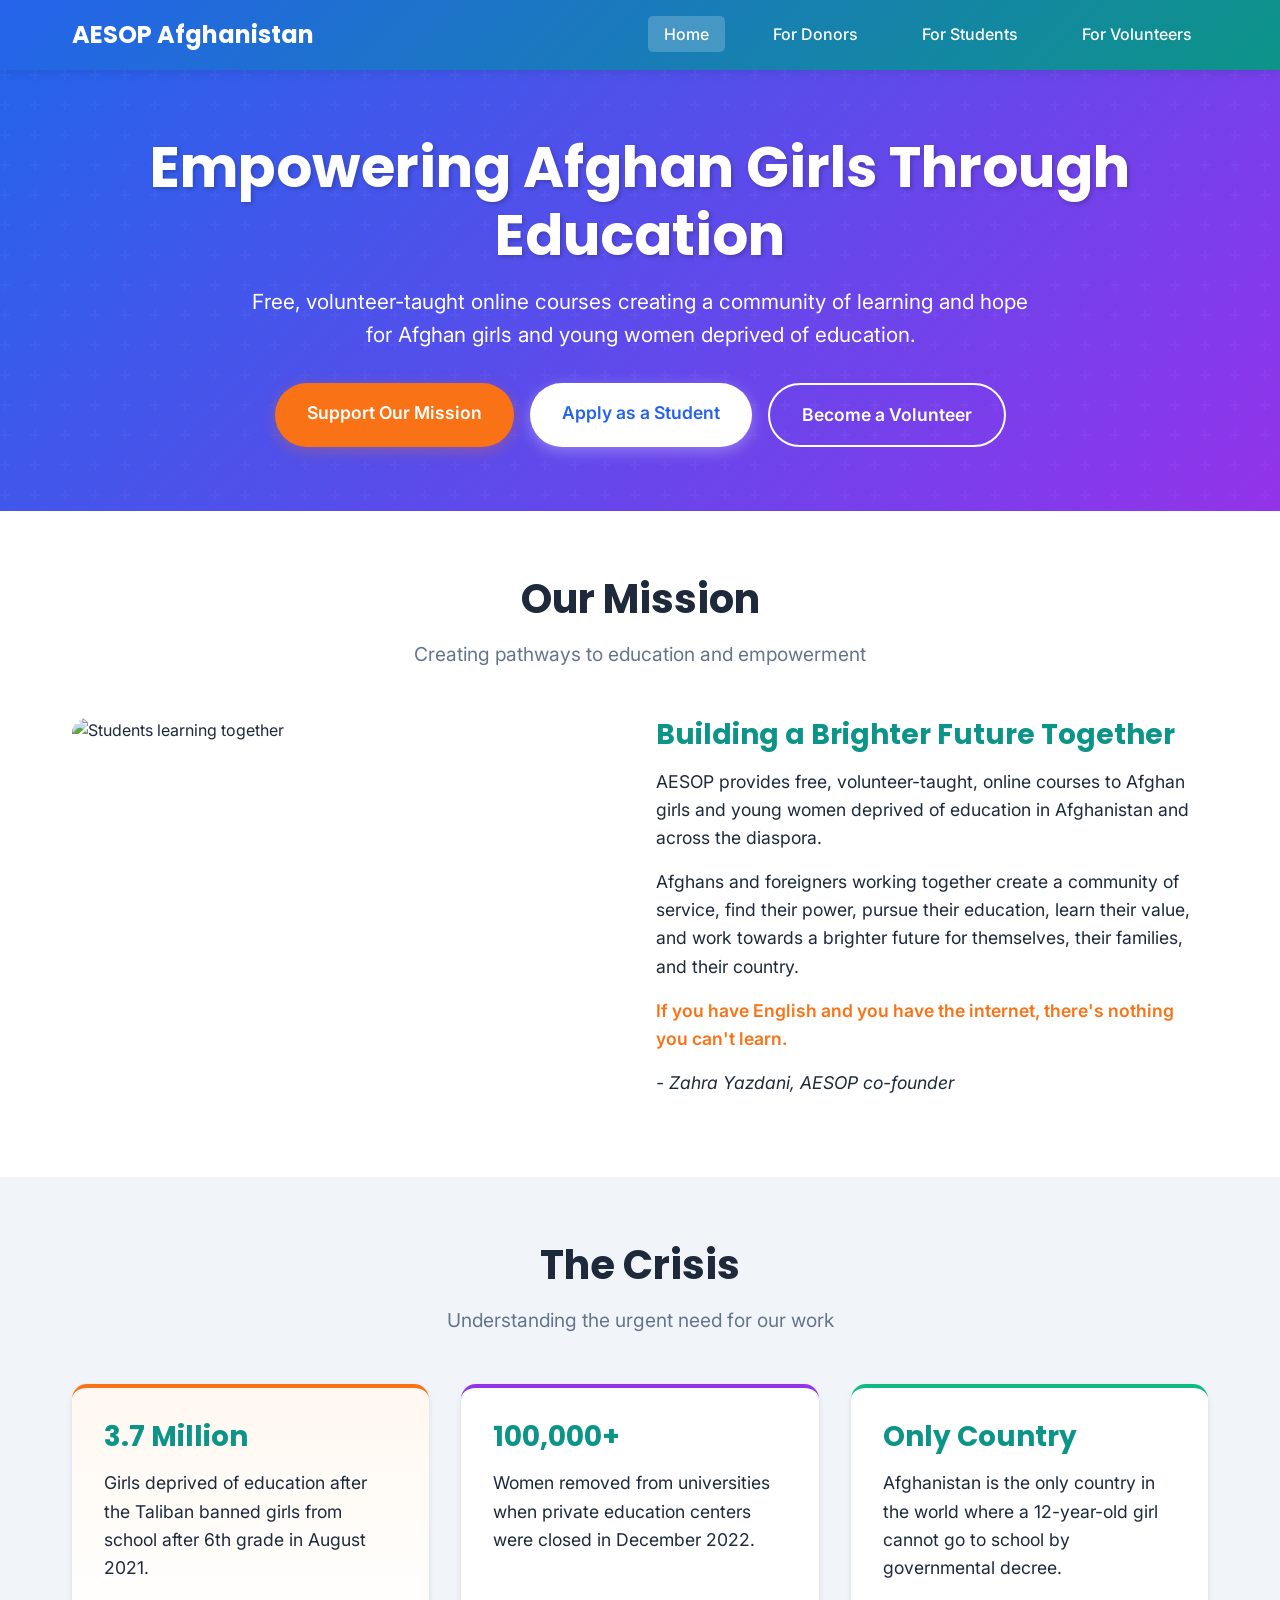
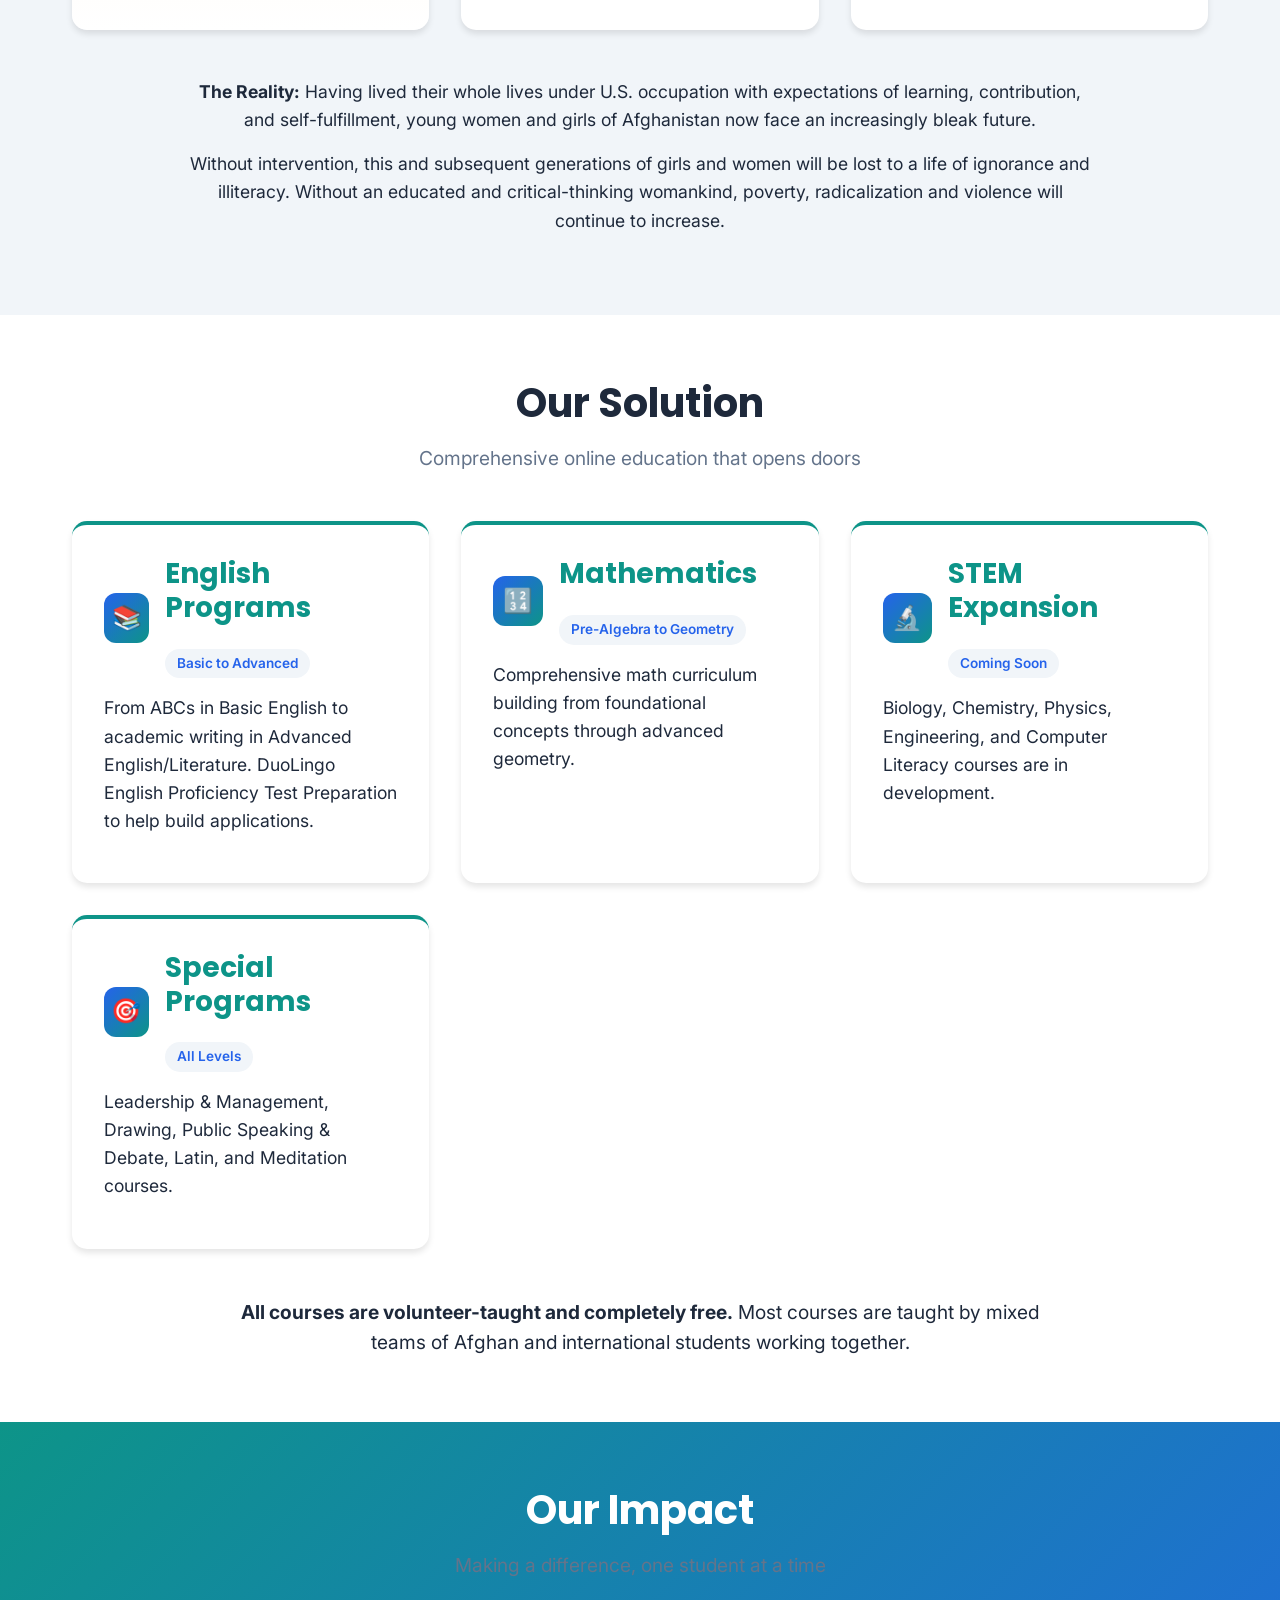
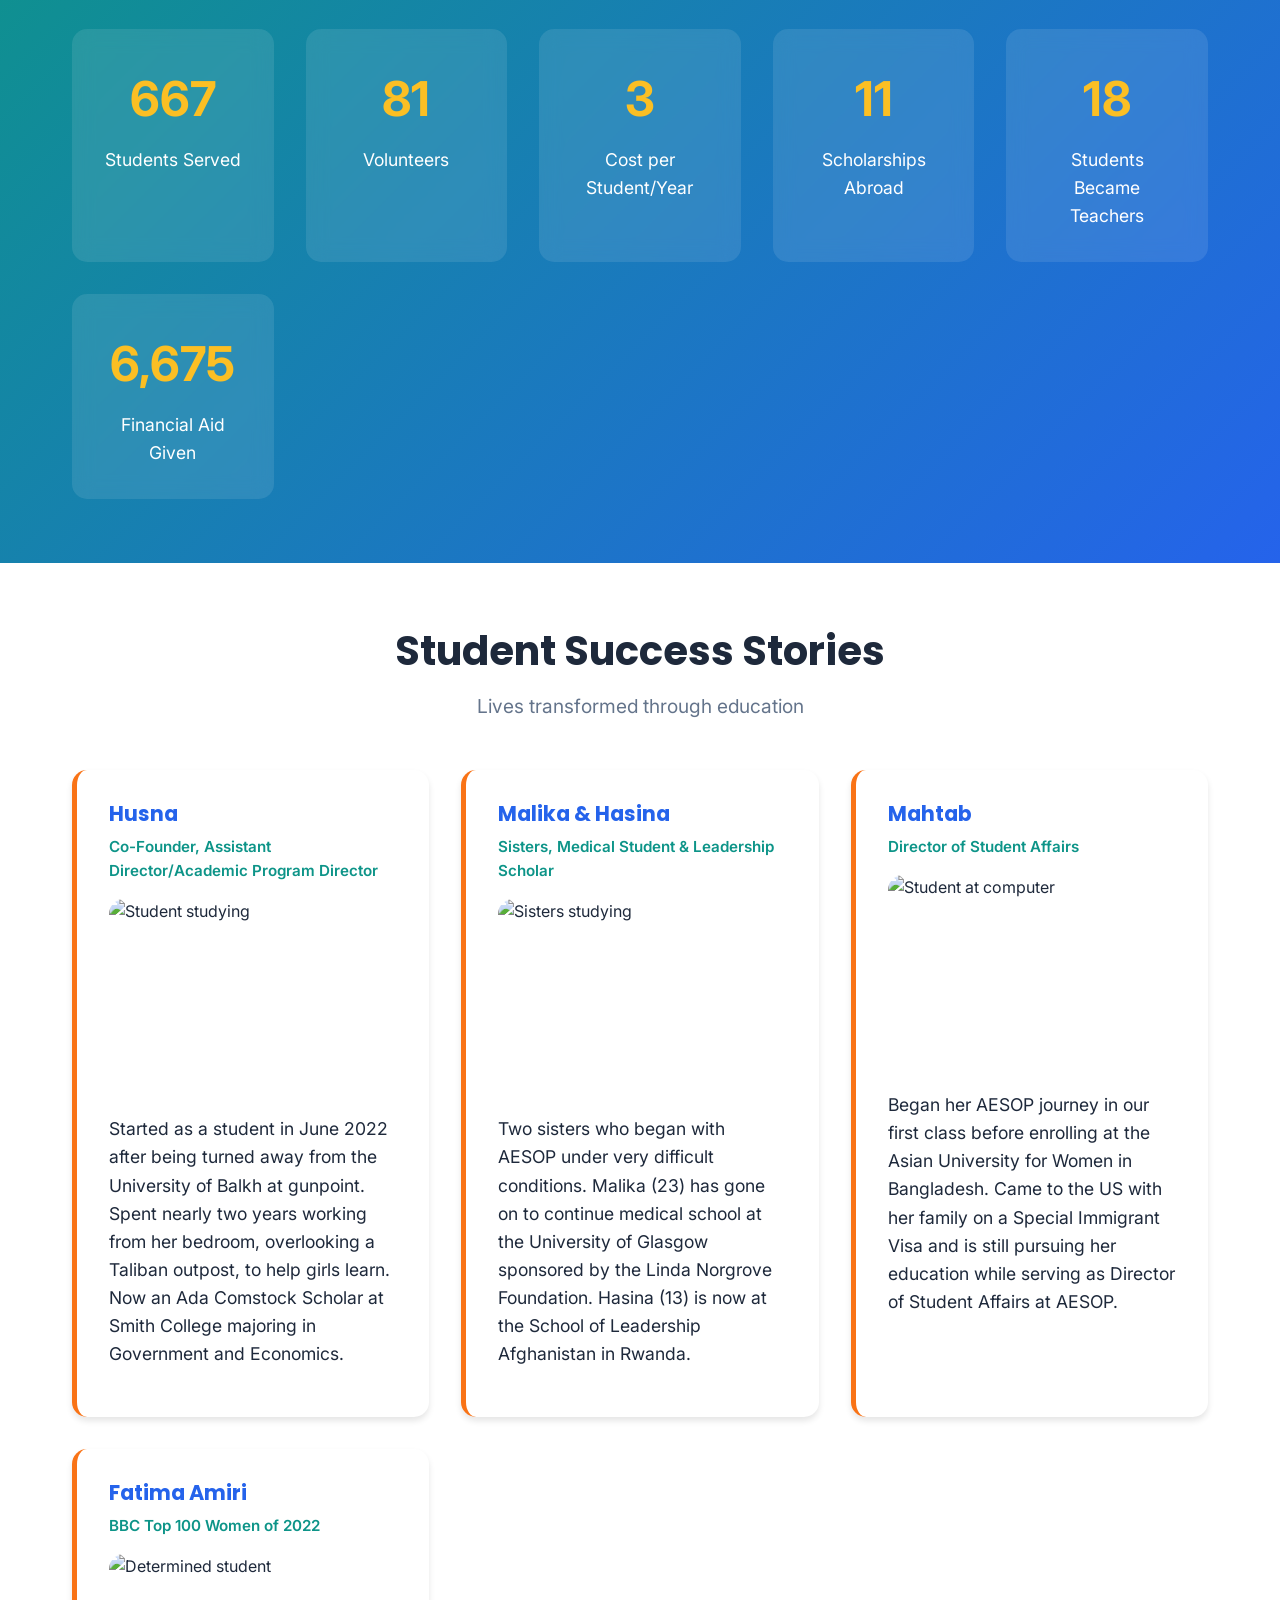
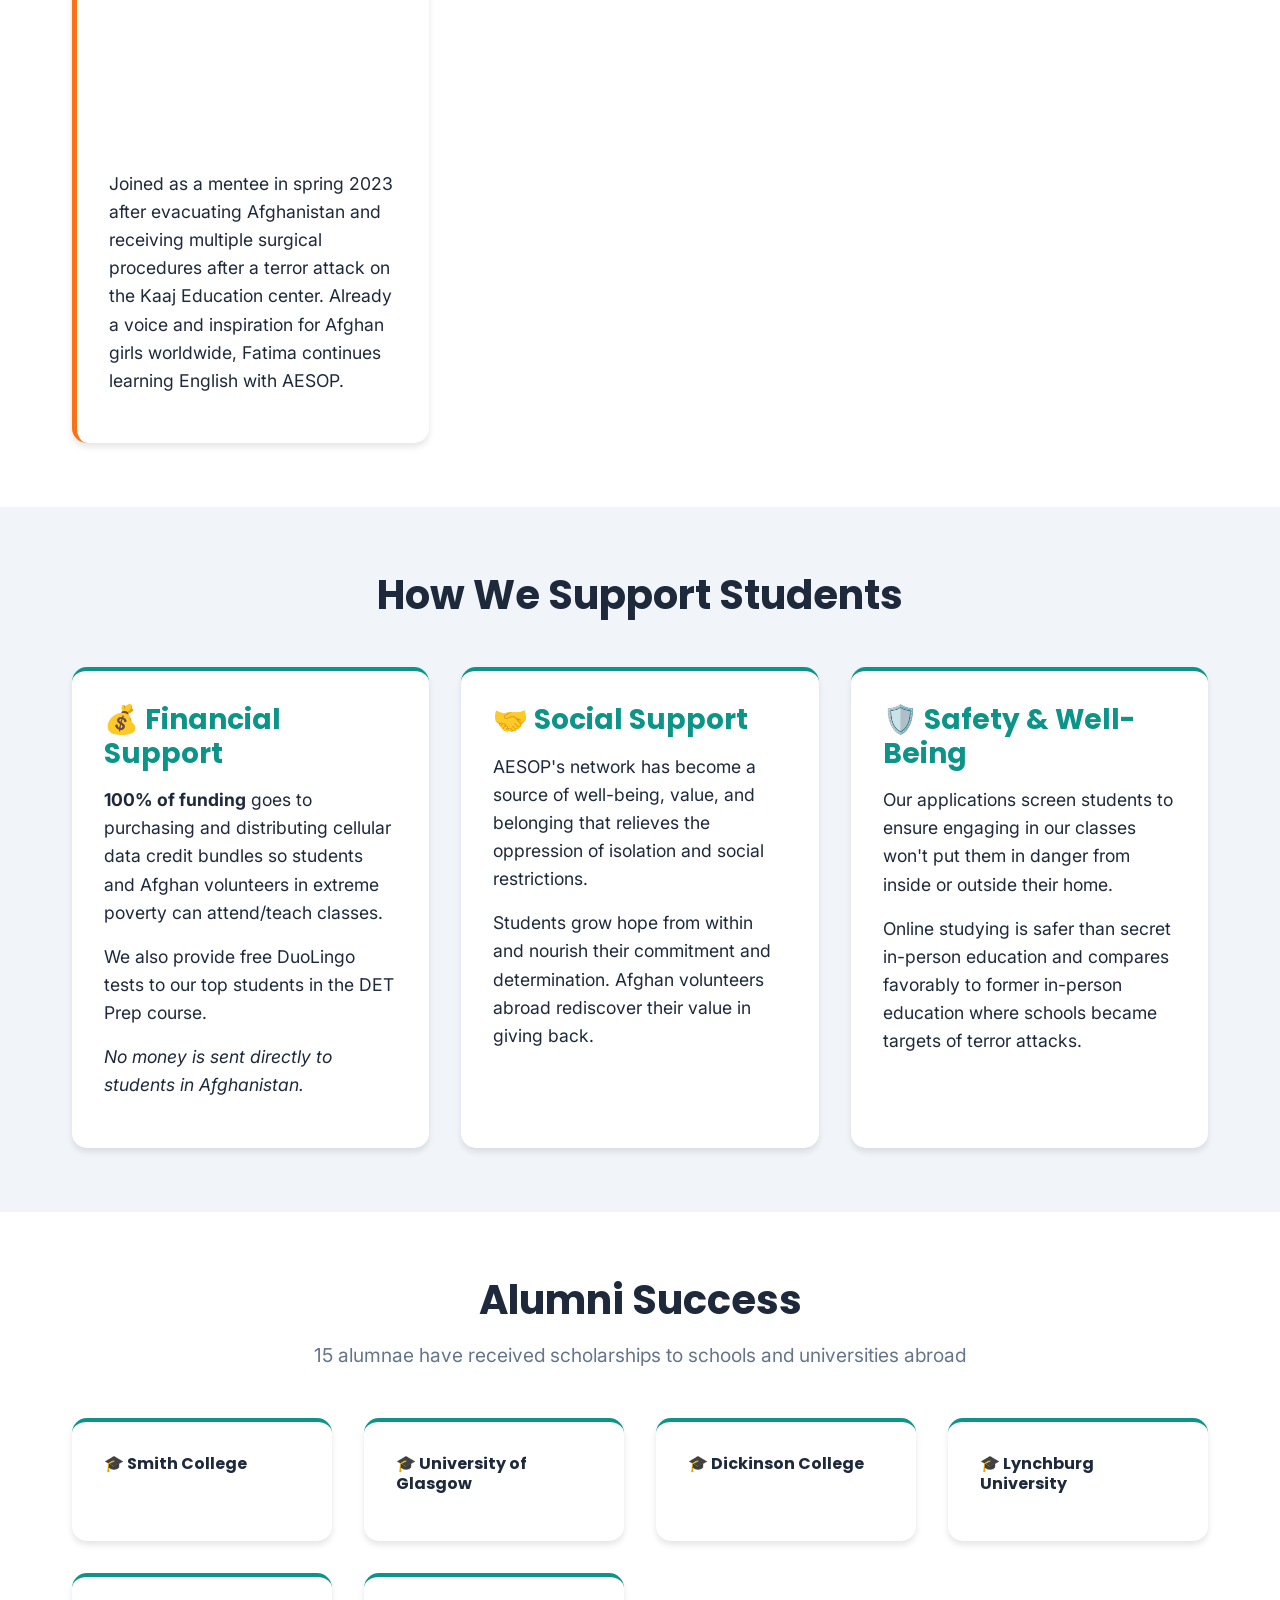
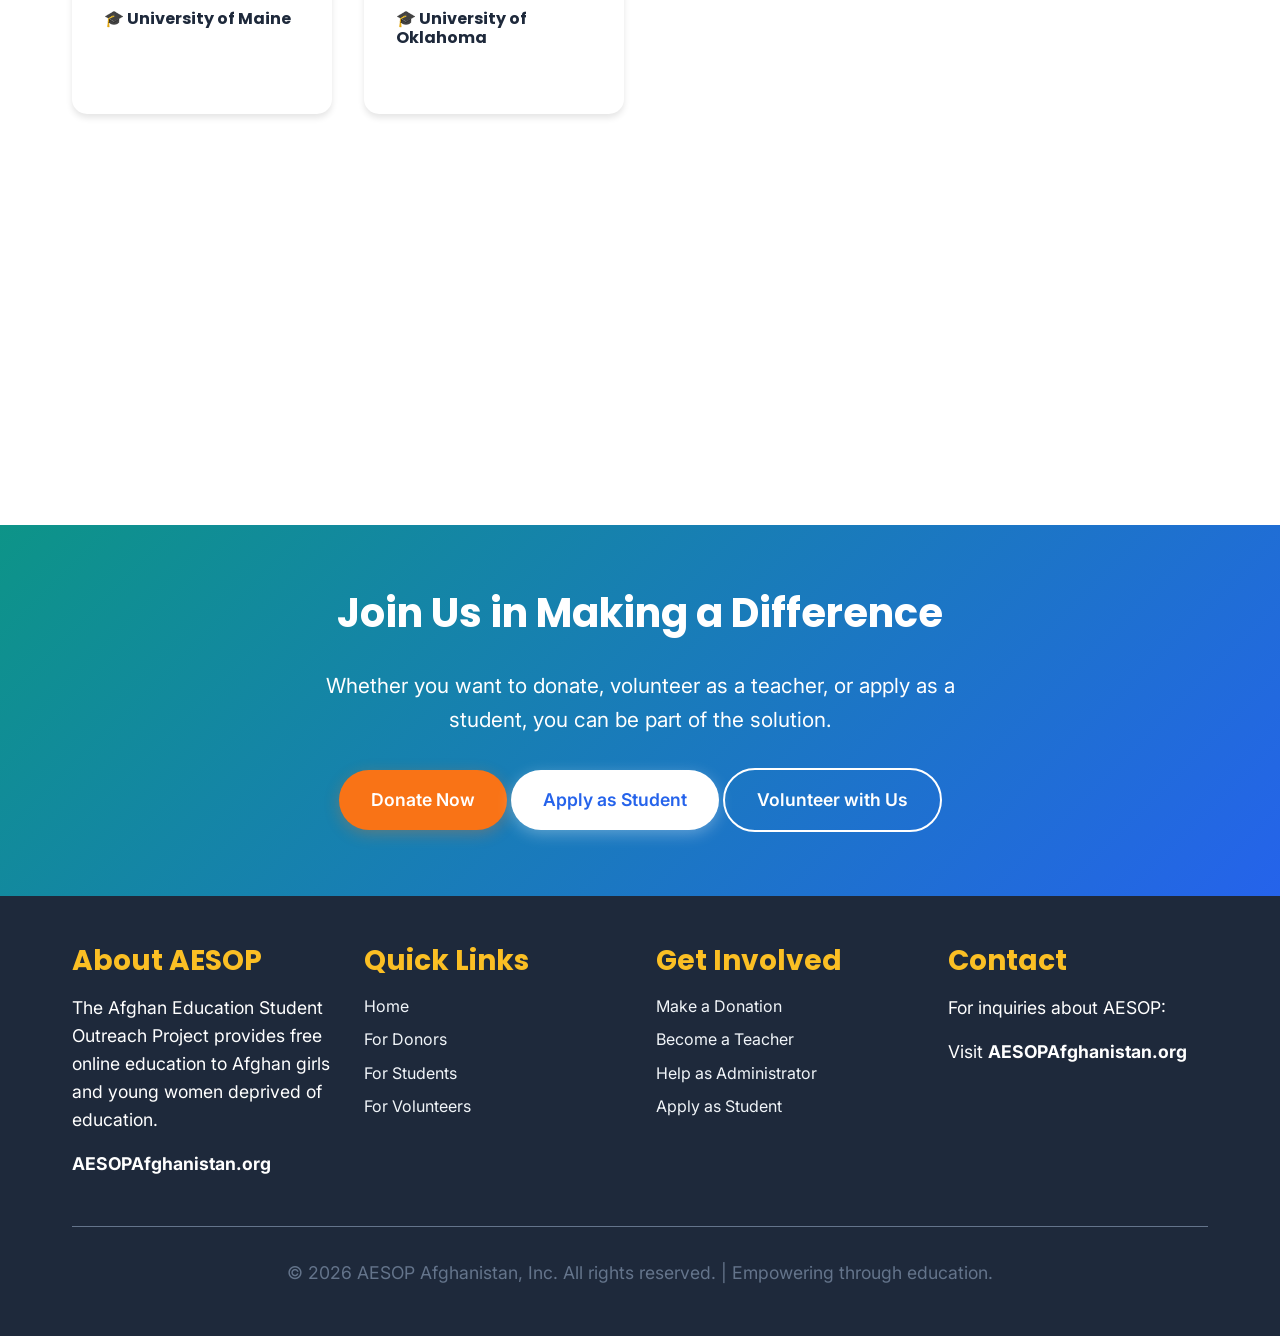
==== index.html @ 637b1a9c "Create complete AESOP Afghanistan website Built a comprehensive website for the Afghan Education Stu" ====
<!DOCTYPE html>
<html lang="en">
<head>
    <meta charset="UTF-8">
    <meta name="viewport" content="width=device-width, initial-scale=1.0">
    <title>AESOP - Afghan Education Student Outreach Project</title>
    <link rel="stylesheet" href="styles.css">
    <link href="https://fonts.googleapis.com/css2?family=Inter:wght@400;500;600;700&family=Poppins:wght@600;700;800&display=swap" rel="stylesheet">
</head>
<body>
    <!-- Navigation -->
    <nav>
        <div class="container">
            <div class="logo">AESOP Afghanistan</div>
            <ul>
                <li><a href="index.html" class="active">Home</a></li>
                <li><a href="donors.html">For Donors</a></li>
                <li><a href="students.html">For Students</a></li>
                <li><a href="volunteers.html">For Volunteers</a></li>
            </ul>
        </div>
    </nav>

    <!-- Hero Section -->
    <section class="hero">
        <div class="container">
            <h1>Empowering Afghan Girls Through Education</h1>
            <p>Free, volunteer-taught online courses creating a community of learning and hope for Afghan girls and young women deprived of education.</p>
            <div class="cta-buttons">
                <a href="donors.html" class="btn btn-primary">Support Our Mission</a>
                <a href="students.html" class="btn btn-secondary">Apply as a Student</a>
                <a href="volunteers.html" class="btn btn-outline">Become a Volunteer</a>
            </div>
        </div>
    </section>

    <!-- Mission Section -->
    <section>
        <div class="container">
            <div class="section-header">
                <h2>Our Mission</h2>
                <p>Creating pathways to education and empowerment</p>
            </div>
            <div class="grid grid-2">
                <div>
                    <div class="img-container">
                        <img src="https://images.unsplash.com/photo-1509062522246-3755977927d7?w=800&q=80" alt="Students learning together">
                    </div>
                </div>
                <div>
                    <h3>Building a Brighter Future Together</h3>
                    <p>AESOP provides free, volunteer-taught, online courses to Afghan girls and young women deprived of education in Afghanistan and across the diaspora.</p>
                    <p>Afghans and foreigners working together create a community of service, find their power, pursue their education, learn their value, and work towards a brighter future for themselves, their families, and their country.</p>
                    <p class="highlight-text">If you have English and you have the internet, there's nothing you can't learn.</p>
                    <p><em>- Zahra Yazdani, AESOP co-founder</em></p>
                </div>
            </div>
        </div>
    </section>

    <!-- Problem Section -->
    <section class="alt-bg">
        <div class="container">
            <div class="section-header">
                <h2>The Crisis</h2>
                <p>Understanding the urgent need for our work</p>
            </div>
            <div class="grid grid-3">
                <div class="card highlight">
                    <h3>3.7 Million</h3>
                    <p>Girls deprived of education after the Taliban banned girls from school after 6th grade in August 2021.</p>
                </div>
                <div class="card purple-accent">
                    <h3>100,000+</h3>
                    <p>Women removed from universities when private education centers were closed in December 2022.</p>
                </div>
                <div class="card green-accent">
                    <h3>Only Country</h3>
                    <p>Afghanistan is the only country in the world where a 12-year-old girl cannot go to school by governmental decree.</p>
                </div>
            </div>
            <div style="margin-top: 3rem; text-align: center; max-width: 900px; margin-left: auto; margin-right: auto;">
                <p><strong>The Reality:</strong> Having lived their whole lives under U.S. occupation with expectations of learning, contribution, and self-fulfillment, young women and girls of Afghanistan now face an increasingly bleak future.</p>
                <p>Without intervention, this and subsequent generations of girls and women will be lost to a life of ignorance and illiteracy. Without an educated and critical-thinking womankind, poverty, radicalization and violence will continue to increase.</p>
            </div>
        </div>
    </section>

    <!-- Solution Section -->
    <section>
        <div class="container">
            <div class="section-header">
                <h2>Our Solution</h2>
                <p>Comprehensive online education that opens doors</p>
            </div>
            <div class="grid grid-2">
                <div class="card">
                    <div class="course-header">
                        <div class="course-icon">📚</div>
                        <div>
                            <h3>English Programs</h3>
                            <span class="course-level">Basic to Advanced</span>
                        </div>
                    </div>
                    <p>From ABCs in Basic English to academic writing in Advanced English/Literature. DuoLingo English Proficiency Test Preparation to help build applications.</p>
                </div>
                <div class="card">
                    <div class="course-header">
                        <div class="course-icon">🔢</div>
                        <div>
                            <h3>Mathematics</h3>
                            <span class="course-level">Pre-Algebra to Geometry</span>
                        </div>
                    </div>
                    <p>Comprehensive math curriculum building from foundational concepts through advanced geometry.</p>
                </div>
                <div class="card">
                    <div class="course-header">
                        <div class="course-icon">🔬</div>
                        <div>
                            <h3>STEM Expansion</h3>
                            <span class="course-level">Coming Soon</span>
                        </div>
                    </div>
                    <p>Biology, Chemistry, Physics, Engineering, and Computer Literacy courses are in development.</p>
                </div>
                <div class="card">
                    <div class="course-header">
                        <div class="course-icon">🎯</div>
                        <div>
                            <h3>Special Programs</h3>
                            <span class="course-level">All Levels</span>
                        </div>
                    </div>
                    <p>Leadership & Management, Drawing, Public Speaking & Debate, Latin, and Meditation courses.</p>
                </div>
            </div>
            <div style="margin-top: 3rem; text-align: center;">
                <p style="font-size: 1.2rem; max-width: 800px; margin: 0 auto;"><strong>All courses are volunteer-taught and completely free.</strong> Most courses are taught by mixed teams of Afghan and international students working together.</p>
            </div>
        </div>
    </section>

    <!-- Impact Stats -->
    <section class="accent-bg">
        <div class="container">
            <div class="section-header">
                <h2>Our Impact</h2>
                <p>Making a difference, one student at a time</p>
            </div>
            <div class="stats-grid">
                <div class="stat-card">
                    <span class="stat-number">~900</span>
                    <span class="stat-label">Students Served</span>
                </div>
                <div class="stat-card">
                    <span class="stat-number">~110</span>
                    <span class="stat-label">Volunteers</span>
                </div>
                <div class="stat-card">
                    <span class="stat-number">$5</span>
                    <span class="stat-label">Cost per Student/Year</span>
                </div>
                <div class="stat-card">
                    <span class="stat-number">15</span>
                    <span class="stat-label">Scholarships Abroad</span>
                </div>
                <div class="stat-card">
                    <span class="stat-number">25+</span>
                    <span class="stat-label">Students Became Teachers</span>
                </div>
                <div class="stat-card">
                    <span class="stat-number">$9,000</span>
                    <span class="stat-label">Financial Aid Given</span>
                </div>
            </div>
        </div>
    </section>

    <!-- Student Stories -->
    <section>
        <div class="container">
            <div class="section-header">
                <h2>Student Success Stories</h2>
                <p>Lives transformed through education</p>
            </div>
            <div class="grid grid-2">
                <div class="story-card">
                    <h4>Husna</h4>
                    <p class="role">Co-Founder, Assistant Director/Academic Program Director</p>
                    <div class="img-container" style="height: 200px;">
                        <img src="https://images.unsplash.com/photo-1524069290683-0457abfe42c3?w=800&q=80" alt="Student studying">
                    </div>
                    <p>Started as a student in June 2022 after being turned away from the University of Balkh at gunpoint. Spent nearly two years working from her bedroom, overlooking a Taliban outpost, to help girls learn. Now an Ada Comstock Scholar at Smith College majoring in Government and Economics.</p>
                </div>
                <div class="story-card">
                    <h4>Malika & Hasina</h4>
                    <p class="role">Sisters, Medical Student & Leadership Scholar</p>
                    <div class="img-container" style="height: 200px;">
                        <img src="https://images.unsplash.com/photo-1503676260728-1c00da094a0b?w=800&q=80" alt="Sisters studying">
                    </div>
                    <p>Two sisters who began with AESOP under very difficult conditions. Malika (23) has gone on to continue medical school at the University of Glasgow sponsored by the Linda Norgrove Foundation. Hasina (13) is now at the School of Leadership Afghanistan in Rwanda.</p>
                </div>
                <div class="story-card">
                    <h4>Mahtab</h4>
                    <p class="role">Director of Student Affairs</p>
                    <div class="img-container" style="height: 200px;">
                        <img src="https://images.unsplash.com/photo-1522202176988-66273c2fd55f?w=800&q=80" alt="Student at computer">
                    </div>
                    <p>Began her AESOP journey in our first class before enrolling at the Asian University for Women in Bangladesh. Came to the US with her family on a Special Immigrant Visa and is still pursuing her education while serving as Director of Student Affairs at AESOP.</p>
                </div>
                <div class="story-card">
                    <h4>Fatima Amiri</h4>
                    <p class="role">BBC Top 100 Women of 2022</p>
                    <div class="img-container" style="height: 200px;">
                        <img src="https://images.unsplash.com/photo-1573496359142-b8d87734a5a2?w=800&q=80" alt="Determined student">
                    </div>
                    <p>Joined as a mentee in spring 2023 after evacuating Afghanistan and receiving multiple surgical procedures after a terror attack on the Kaaj Education center. Already a voice and inspiration for Afghan girls worldwide, Fatima continues learning English with AESOP.</p>
                </div>
            </div>
        </div>
    </section>

    <!-- Support Types -->
    <section class="alt-bg">
        <div class="container">
            <div class="section-header">
                <h2>How We Support Students</h2>
            </div>
            <div class="grid grid-3">
                <div class="card">
                    <h3>💰 Financial Support</h3>
                    <p><strong>100% of funding</strong> goes to purchasing and distributing cellular data credit bundles so students and Afghan volunteers in extreme poverty can attend/teach classes.</p>
                    <p>We also provide free DuoLingo tests to our top students in the DET Prep course.</p>
                    <p><em>No money is sent directly to students in Afghanistan.</em></p>
                </div>
                <div class="card">
                    <h3>🤝 Social Support</h3>
                    <p>AESOP's network has become a source of well-being, value, and belonging that relieves the oppression of isolation and social restrictions.</p>
                    <p>Students grow hope from within and nourish their commitment and determination. Afghan volunteers abroad rediscover their value in giving back.</p>
                </div>
                <div class="card">
                    <h3>🛡️ Safety & Well-Being</h3>
                    <p>Our applications screen students to ensure engaging in our classes won't put them in danger from inside or outside their home.</p>
                    <p>Online studying is safer than secret in-person education and compares favorably to former in-person education where schools became targets of terror attacks.</p>
                </div>
            </div>
        </div>
    </section>

    <!-- Universities Section -->
    <section>
        <div class="container">
            <div class="section-header">
                <h2>Alumni Success</h2>
                <p>15 alumnae have received scholarships to schools and universities abroad</p>
            </div>
            <div class="grid grid-4">
                <div class="card">
                    <h4>🎓 Smith College</h4>
                </div>
                <div class="card">
                    <h4>🎓 University of Glasgow</h4>
                </div>
                <div class="card">
                    <h4>🎓 Dickinson College</h4>
                </div>
                <div class="card">
                    <h4>🎓 Lynchburg University</h4>
                </div>
                <div class="card">
                    <h4>🎓 University of Maine</h4>
                </div>
                <div class="card">
                    <h4>🎓 University of Oklahoma</h4>
                </div>
                <div class="card">
                    <h4>🎓 American University of Afghanistan</h4>
                </div>
                <div class="card">
                    <h4>🎓 Albukhary University<br>(Malaysia)</h4>
                </div>
                <div class="card">
                    <h4>🎓 Almaty University<br>(Kazakhstan)</h4>
                </div>
                <div class="card">
                    <h4>🎓 The Hun School of Princeton</h4>
                </div>
                <div class="card">
                    <h4>🎓 Blair Academy<br>(New Jersey)</h4>
                </div>
                <div class="card">
                    <h4>🎓 The Crofton School<br>(Vancouver)</h4>
                </div>
                <div class="card">
                    <h4>🎓 School of Leadership Afghanistan<br>(Rwanda)</h4>
                </div>
            </div>
        </div>
    </section>

    <!-- Call to Action -->
    <section class="accent-bg">
        <div class="container text-center">
            <h2>Join Us in Making a Difference</h2>
            <p style="font-size: 1.3rem; max-width: 700px; margin: 2rem auto;">Whether you want to donate, volunteer as a teacher, or apply as a student, you can be part of the solution.</p>
            <div class="cta-buttons">
                <a href="donors.html" class="btn btn-primary">Donate Now</a>
                <a href="students.html" class="btn btn-secondary">Apply as Student</a>
                <a href="volunteers.html" class="btn btn-outline">Volunteer with Us</a>
            </div>
        </div>
    </section>

    <!-- Footer -->
    <footer>
        <div class="container">
            <div class="footer-content">
                <div class="footer-section">
                    <h3>About AESOP</h3>
                    <p>The Afghan Education Student Outreach Project provides free online education to Afghan girls and young women deprived of education.</p>
                    <p><strong>AESOPAfghanistan.org</strong></p>
                </div>
                <div class="footer-section">
                    <h3>Quick Links</h3>
                    <ul>
                        <li><a href="index.html">Home</a></li>
                        <li><a href="donors.html">For Donors</a></li>
                        <li><a href="students.html">For Students</a></li>
                        <li><a href="volunteers.html">For Volunteers</a></li>
                    </ul>
                </div>
                <div class="footer-section">
                    <h3>Get Involved</h3>
                    <ul>
                        <li><a href="donors.html">Make a Donation</a></li>
                        <li><a href="volunteers.html">Become a Teacher</a></li>
                        <li><a href="volunteers.html">Help as Administrator</a></li>
                        <li><a href="students.html">Apply as Student</a></li>
                    </ul>
                </div>
                <div class="footer-section">
                    <h3>Contact</h3>
                    <p>For inquiries about AESOP:</p>
                    <p>Visit <strong>AESOPAfghanistan.org</strong></p>
                </div>
            </div>
            <div class="footer-bottom">
                <p>&copy; 2024 AESOP Afghanistan, Inc. All rights reserved. | Empowering through education.</p>
            </div>
        </div>
    </footer>

    <script src="script.js"></script>
</body>
</html>
---- styles.css ----
/* AESOP Website - Main Stylesheet */

:root {
    /* Color Palette - Vibrant and Educational */
    --primary-blue: #2563eb;
    --primary-teal: #0d9488;
    --accent-orange: #f97316;
    --accent-purple: #9333ea;
    --warm-yellow: #fbbf24;
    --success-green: #10b981;

    /* Neutrals */
    --dark-navy: #1e293b;
    --medium-gray: #64748b;
    --light-gray: #f1f5f9;
    --white: #ffffff;

    /* Spacing */
    --spacing-xs: 0.5rem;
    --spacing-sm: 1rem;
    --spacing-md: 2rem;
    --spacing-lg: 3rem;
    --spacing-xl: 4rem;

    /* Typography */
    --font-primary: 'Inter', -apple-system, BlinkMacSystemFont, 'Segoe UI', sans-serif;
    --font-heading: 'Poppins', sans-serif;
}

* {
    margin: 0;
    padding: 0;
    box-sizing: border-box;
}

body {
    font-family: var(--font-primary);
    line-height: 1.6;
    color: var(--dark-navy);
    background-color: var(--white);
}

/* Typography */
h1, h2, h3, h4, h5, h6 {
    font-family: var(--font-heading);
    font-weight: 700;
    line-height: 1.2;
    margin-bottom: var(--spacing-sm);
}

h1 {
    font-size: 3rem;
    color: var(--primary-blue);
}

h2 {
    font-size: 2.5rem;
    color: var(--dark-navy);
}

h3 {
    font-size: 1.75rem;
    color: var(--primary-teal);
}

p {
    margin-bottom: var(--spacing-sm);
    font-size: 1.1rem;
}

a {
    color: var(--primary-blue);
    text-decoration: none;
    transition: color 0.3s ease;
}

a:hover {
    color: var(--primary-teal);
}

/* Navigation */
nav {
    background: linear-gradient(135deg, var(--primary-blue) 0%, var(--primary-teal) 100%);
    padding: var(--spacing-sm) 0;
    position: sticky;
    top: 0;
    z-index: 1000;
    box-shadow: 0 2px 10px rgba(0, 0, 0, 0.1);
}

nav .container {
    display: flex;
    justify-content: space-between;
    align-items: center;
}

nav .logo {
    font-size: 1.5rem;
    font-weight: 700;
    color: var(--white);
    font-family: var(--font-heading);
}

nav ul {
    list-style: none;
    display: flex;
    gap: var(--spacing-md);
}

nav a {
    color: var(--white);
    font-weight: 500;
    padding: var(--spacing-xs) var(--spacing-sm);
    border-radius: 5px;
    transition: background-color 0.3s ease;
}

nav a:hover,
nav a.active {
    background-color: rgba(255, 255, 255, 0.2);
}

/* Container */
.container {
    max-width: 1200px;
    margin: 0 auto;
    padding: 0 var(--spacing-md);
}

/* Hero Section */
.hero {
    background: linear-gradient(135deg, var(--primary-blue) 0%, var(--accent-purple) 100%);
    color: var(--white);
    padding: var(--spacing-xl) 0;
    text-align: center;
    position: relative;
    overflow: hidden;
}

.hero::before {
    content: '';
    position: absolute;
    top: 0;
    left: 0;
    right: 0;
    bottom: 0;
    background-image: url('data:image/svg+xml,<svg width="60" height="60" viewBox="0 0 60 60" xmlns="http://www.w3.org/2000/svg"><g fill="none" fill-rule="evenodd"><g fill="%23ffffff" fill-opacity="0.1"><path d="M36 34v-4h-2v4h-4v2h4v4h2v-4h4v-2h-4zm0-30V0h-2v4h-4v2h4v4h2V6h4V4h-4zM6 34v-4H4v4H0v2h4v4h2v-4h4v-2H6zM6 4V0H4v4H0v2h4v4h2V6h4V4H6z"/></g></g></svg>');
    opacity: 0.3;
}

.hero .container {
    position: relative;
    z-index: 1;
}

.hero h1 {
    color: var(--white);
    font-size: 3.5rem;
    margin-bottom: var(--spacing-sm);
    text-shadow: 2px 2px 4px rgba(0, 0, 0, 0.2);
}

.hero p {
    font-size: 1.3rem;
    margin-bottom: var(--spacing-md);
    max-width: 800px;
    margin-left: auto;
    margin-right: auto;
}

.hero .cta-buttons {
    display: flex;
    gap: var(--spacing-sm);
    justify-content: center;
    flex-wrap: wrap;
    margin-top: var(--spacing-md);
}

/* Buttons */
.btn {
    display: inline-block;
    padding: 1rem 2rem;
    font-size: 1.1rem;
    font-weight: 600;
    border-radius: 50px;
    text-decoration: none;
    transition: all 0.3s ease;
    border: none;
    cursor: pointer;
}

.btn-primary {
    background-color: var(--accent-orange);
    color: var(--white);
    box-shadow: 0 4px 15px rgba(249, 115, 22, 0.3);
}

.btn-primary:hover {
    background-color: #ea580c;
    transform: translateY(-2px);
    box-shadow: 0 6px 20px rgba(249, 115, 22, 0.4);
}

.btn-secondary {
    background-color: var(--white);
    color: var(--primary-blue);
    box-shadow: 0 4px 15px rgba(255, 255, 255, 0.3);
}

.btn-secondary:hover {
    background-color: var(--light-gray);
    transform: translateY(-2px);
}

.btn-outline {
    background-color: transparent;
    color: var(--white);
    border: 2px solid var(--white);
}

.btn-outline:hover {
    background-color: var(--white);
    color: var(--primary-blue);
}

/* Sections */
section {
    padding: var(--spacing-xl) 0;
}

section.alt-bg {
    background-color: var(--light-gray);
}

section.accent-bg {
    background: linear-gradient(135deg, var(--primary-teal) 0%, var(--primary-blue) 100%);
    color: var(--white);
}

section.accent-bg h2,
section.accent-bg h3 {
    color: var(--white);
}

.section-header {
    text-align: center;
    margin-bottom: var(--spacing-lg);
}

.section-header h2 {
    margin-bottom: var(--spacing-sm);
}

.section-header p {
    font-size: 1.2rem;
    color: var(--medium-gray);
    max-width: 700px;
    margin: 0 auto;
}

/* Grid Layouts */
.grid {
    display: grid;
    gap: var(--spacing-md);
}

.grid-2 {
    grid-template-columns: repeat(auto-fit, minmax(300px, 1fr));
}

.grid-3 {
    grid-template-columns: repeat(auto-fit, minmax(280px, 1fr));
}

.grid-4 {
    grid-template-columns: repeat(auto-fit, minmax(250px, 1fr));
}

/* Cards */
.card {
    background: var(--white);
    border-radius: 15px;
    padding: var(--spacing-md);
    box-shadow: 0 4px 6px rgba(0, 0, 0, 0.1);
    transition: transform 0.3s ease, box-shadow 0.3s ease;
    border-top: 4px solid var(--primary-teal);
}

.card:hover {
    transform: translateY(-5px);
    box-shadow: 0 8px 15px rgba(0, 0, 0, 0.15);
}

.card h3 {
    margin-bottom: var(--spacing-sm);
}

.card.highlight {
    border-top-color: var(--accent-orange);
    background: linear-gradient(to bottom, #fff8f0 0%, var(--white) 100%);
}

.card.purple-accent {
    border-top-color: var(--accent-purple);
}

.card.green-accent {
    border-top-color: var(--success-green);
}

/* Stats Section */
.stats-grid {
    display: grid;
    grid-template-columns: repeat(auto-fit, minmax(200px, 1fr));
    gap: var(--spacing-md);
    margin-top: var(--spacing-lg);
}

.stat-card {
    text-align: center;
    padding: var(--spacing-md);
    background: rgba(255, 255, 255, 0.1);
    border-radius: 15px;
    backdrop-filter: blur(10px);
}

.stat-number {
    font-size: 3rem;
    font-weight: 700;
    color: var(--warm-yellow);
    display: block;
    margin-bottom: var(--spacing-xs);
}

.stat-label {
    font-size: 1.1rem;
    color: var(--white);
}

/* Image Containers */
.img-container {
    width: 100%;
    height: 300px;
    overflow: hidden;
    border-radius: 15px;
    margin-bottom: var(--spacing-sm);
}

.img-container img {
    width: 100%;
    height: 100%;
    object-fit: cover;
    transition: transform 0.3s ease;
}

.card:hover .img-container img {
    transform: scale(1.05);
}

/* Story Cards */
.story-card {
    background: var(--white);
    border-radius: 15px;
    padding: var(--spacing-md);
    box-shadow: 0 4px 6px rgba(0, 0, 0, 0.1);
    border-left: 5px solid var(--accent-orange);
}

.story-card h4 {
    color: var(--primary-blue);
    margin-bottom: var(--spacing-xs);
    font-size: 1.3rem;
}

.story-card .role {
    color: var(--primary-teal);
    font-weight: 600;
    font-size: 0.95rem;
    margin-bottom: var(--spacing-sm);
}

/* Forms */
.form-section {
    background: var(--white);
    padding: var(--spacing-lg);
    border-radius: 15px;
    box-shadow: 0 4px 10px rgba(0, 0, 0, 0.1);
    max-width: 800px;
    margin: 0 auto;
}

.form-group {
    margin-bottom: var(--spacing-md);
}

label {
    display: block;
    font-weight: 600;
    margin-bottom: var(--spacing-xs);
    color: var(--dark-navy);
}

input,
textarea,
select {
    width: 100%;
    padding: 0.75rem;
    border: 2px solid var(--light-gray);
    border-radius: 8px;
    font-size: 1rem;
    font-family: var(--font-primary);
    transition: border-color 0.3s ease;
}

input:focus,
textarea:focus,
select:focus {
    outline: none;
    border-color: var(--primary-teal);
}

textarea {
    min-height: 120px;
    resize: vertical;
}

/* Timeline */
.timeline {
    position: relative;
    padding-left: 40px;
}

.timeline::before {
    content: '';
    position: absolute;
    left: 10px;
    top: 0;
    bottom: 0;
    width: 4px;
    background: linear-gradient(to bottom, var(--primary-blue), var(--primary-teal));
}

.timeline-item {
    position: relative;
    margin-bottom: var(--spacing-md);
    padding-left: var(--spacing-md);
}

.timeline-item::before {
    content: '';
    position: absolute;
    left: -33px;
    top: 5px;
    width: 20px;
    height: 20px;
    border-radius: 50%;
    background: var(--accent-orange);
    border: 4px solid var(--white);
    box-shadow: 0 0 0 2px var(--accent-orange);
}

.timeline-item h4 {
    color: var(--primary-blue);
    margin-bottom: var(--spacing-xs);
}

.timeline-date {
    display: inline-block;
    background: var(--warm-yellow);
    color: var(--dark-navy);
    padding: 0.25rem 0.75rem;
    border-radius: 20px;
    font-size: 0.9rem;
    font-weight: 600;
    margin-bottom: var(--spacing-xs);
}

/* Course Cards */
.course-card {
    background: var(--white);
    border-radius: 15px;
    padding: var(--spacing-md);
    box-shadow: 0 4px 6px rgba(0, 0, 0, 0.1);
    transition: all 0.3s ease;
}

.course-card:hover {
    transform: translateY(-5px);
    box-shadow: 0 8px 15px rgba(0, 0, 0, 0.15);
}

.course-header {
    display: flex;
    align-items: center;
    gap: var(--spacing-sm);
    margin-bottom: var(--spacing-sm);
}

.course-icon {
    width: 50px;
    height: 50px;
    background: linear-gradient(135deg, var(--primary-blue), var(--primary-teal));
    border-radius: 12px;
    display: flex;
    align-items: center;
    justify-content: center;
    font-size: 1.5rem;
}

.course-level {
    display: inline-block;
    background: var(--light-gray);
    color: var(--primary-blue);
    padding: 0.25rem 0.75rem;
    border-radius: 20px;
    font-size: 0.85rem;
    font-weight: 600;
    margin-top: var(--spacing-xs);
}

/* Footer */
footer {
    background-color: var(--dark-navy);
    color: var(--white);
    padding: var(--spacing-lg) 0 var(--spacing-md);
}

.footer-content {
    display: grid;
    grid-template-columns: repeat(auto-fit, minmax(250px, 1fr));
    gap: var(--spacing-md);
    margin-bottom: var(--spacing-md);
}

.footer-section h3 {
    color: var(--warm-yellow);
    margin-bottom: var(--spacing-sm);
}

.footer-section ul {
    list-style: none;
}

.footer-section ul li {
    margin-bottom: var(--spacing-xs);
}

.footer-section a {
    color: var(--light-gray);
}

.footer-section a:hover {
    color: var(--warm-yellow);
}

.footer-bottom {
    text-align: center;
    padding-top: var(--spacing-md);
    border-top: 1px solid var(--medium-gray);
    color: var(--medium-gray);
}

/* Responsive Design */
@media (max-width: 768px) {
    h1 {
        font-size: 2.5rem;
    }

    h2 {
        font-size: 2rem;
    }

    .hero h1 {
        font-size: 2.5rem;
    }

    nav ul {
        flex-direction: column;
        gap: var(--spacing-xs);
    }

    nav .container {
        flex-direction: column;
        gap: var(--spacing-sm);
    }

    .hero .cta-buttons {
        flex-direction: column;
        align-items: stretch;
    }

    .timeline {
        padding-left: 30px;
    }
}

/* Utility Classes */
.text-center {
    text-align: center;
}

.mt-2 {
    margin-top: var(--spacing-md);
}

.mb-2 {
    margin-bottom: var(--spacing-md);
}

.highlight-text {
    color: var(--accent-orange);
    font-weight: 600;
}

.badge {
    display: inline-block;
    background: var(--accent-orange);
    color: var(--white);
    padding: 0.25rem 0.75rem;
    border-radius: 20px;
    font-size: 0.85rem;
    font-weight: 600;
}

.badge.green {
    background: var(--success-green);
}

.badge.purple {
    background: var(--accent-purple);
}

.badge.blue {
    background: var(--primary-blue);
}
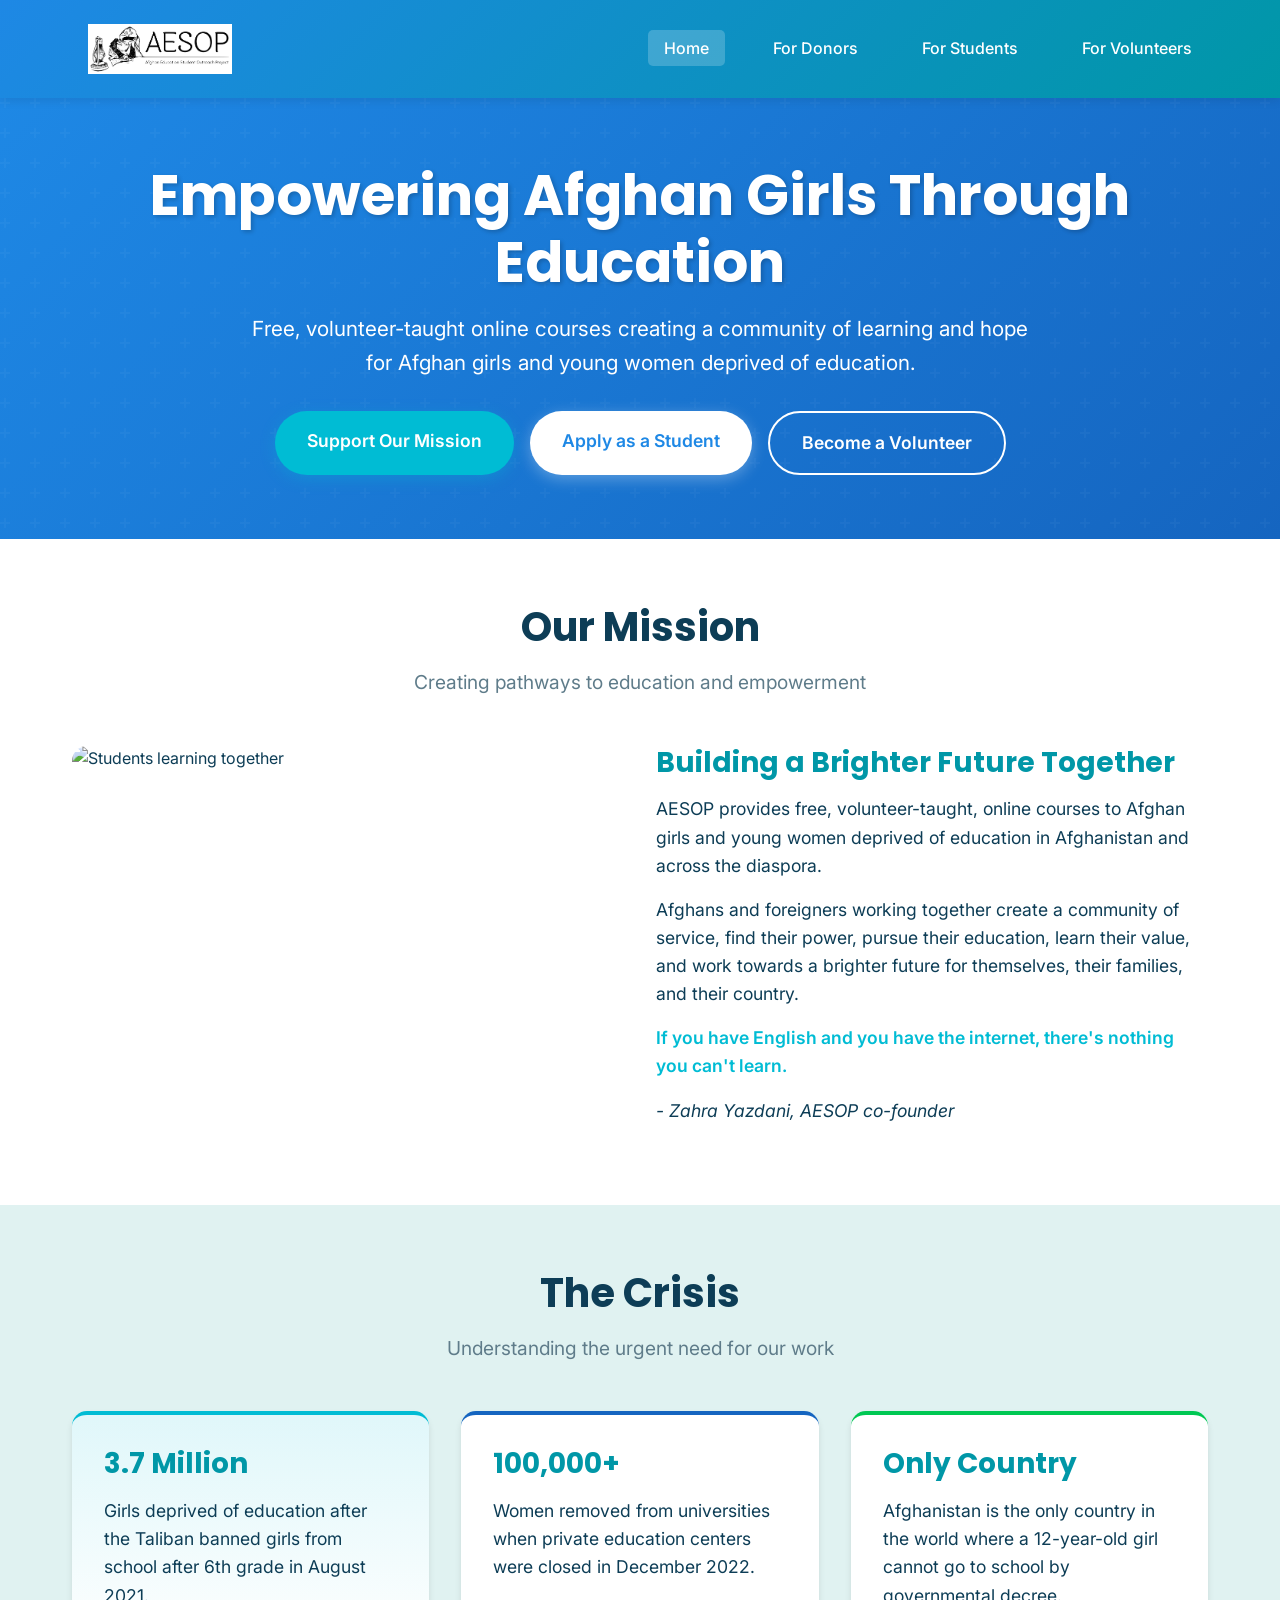
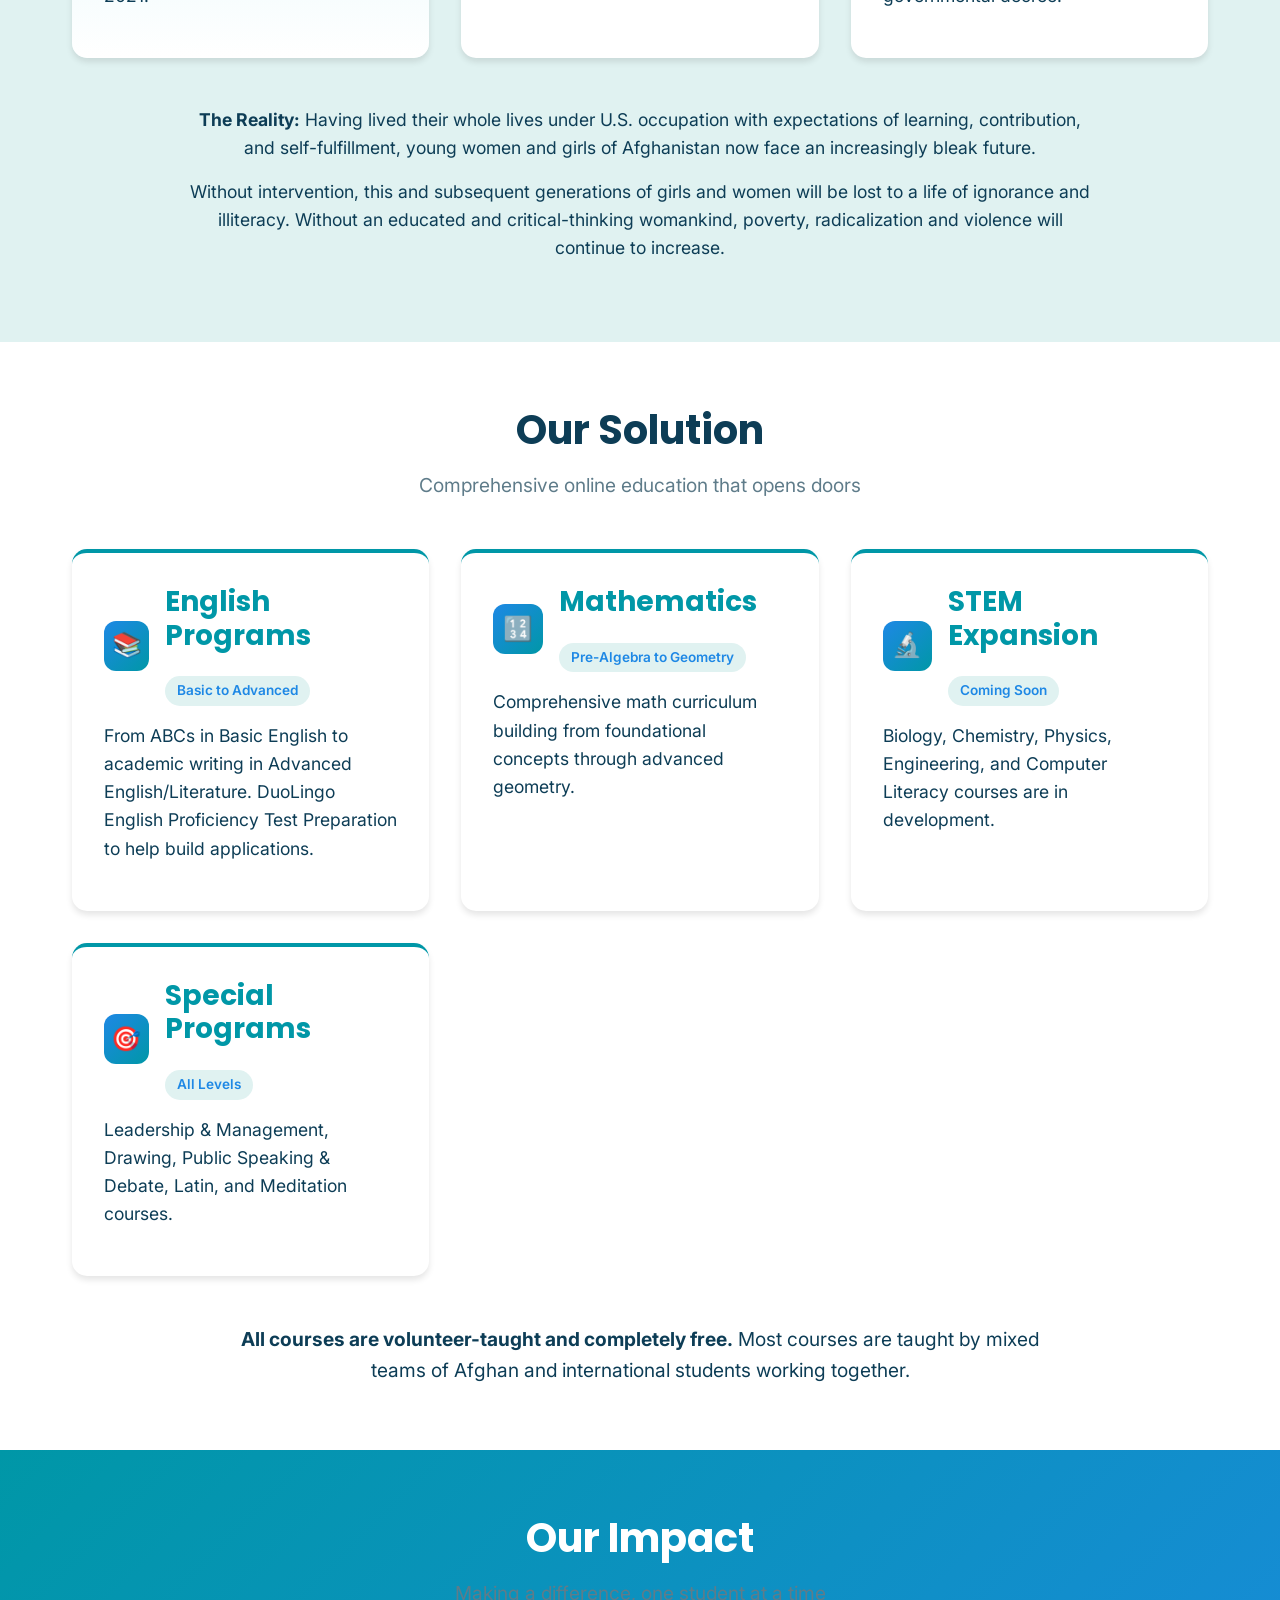
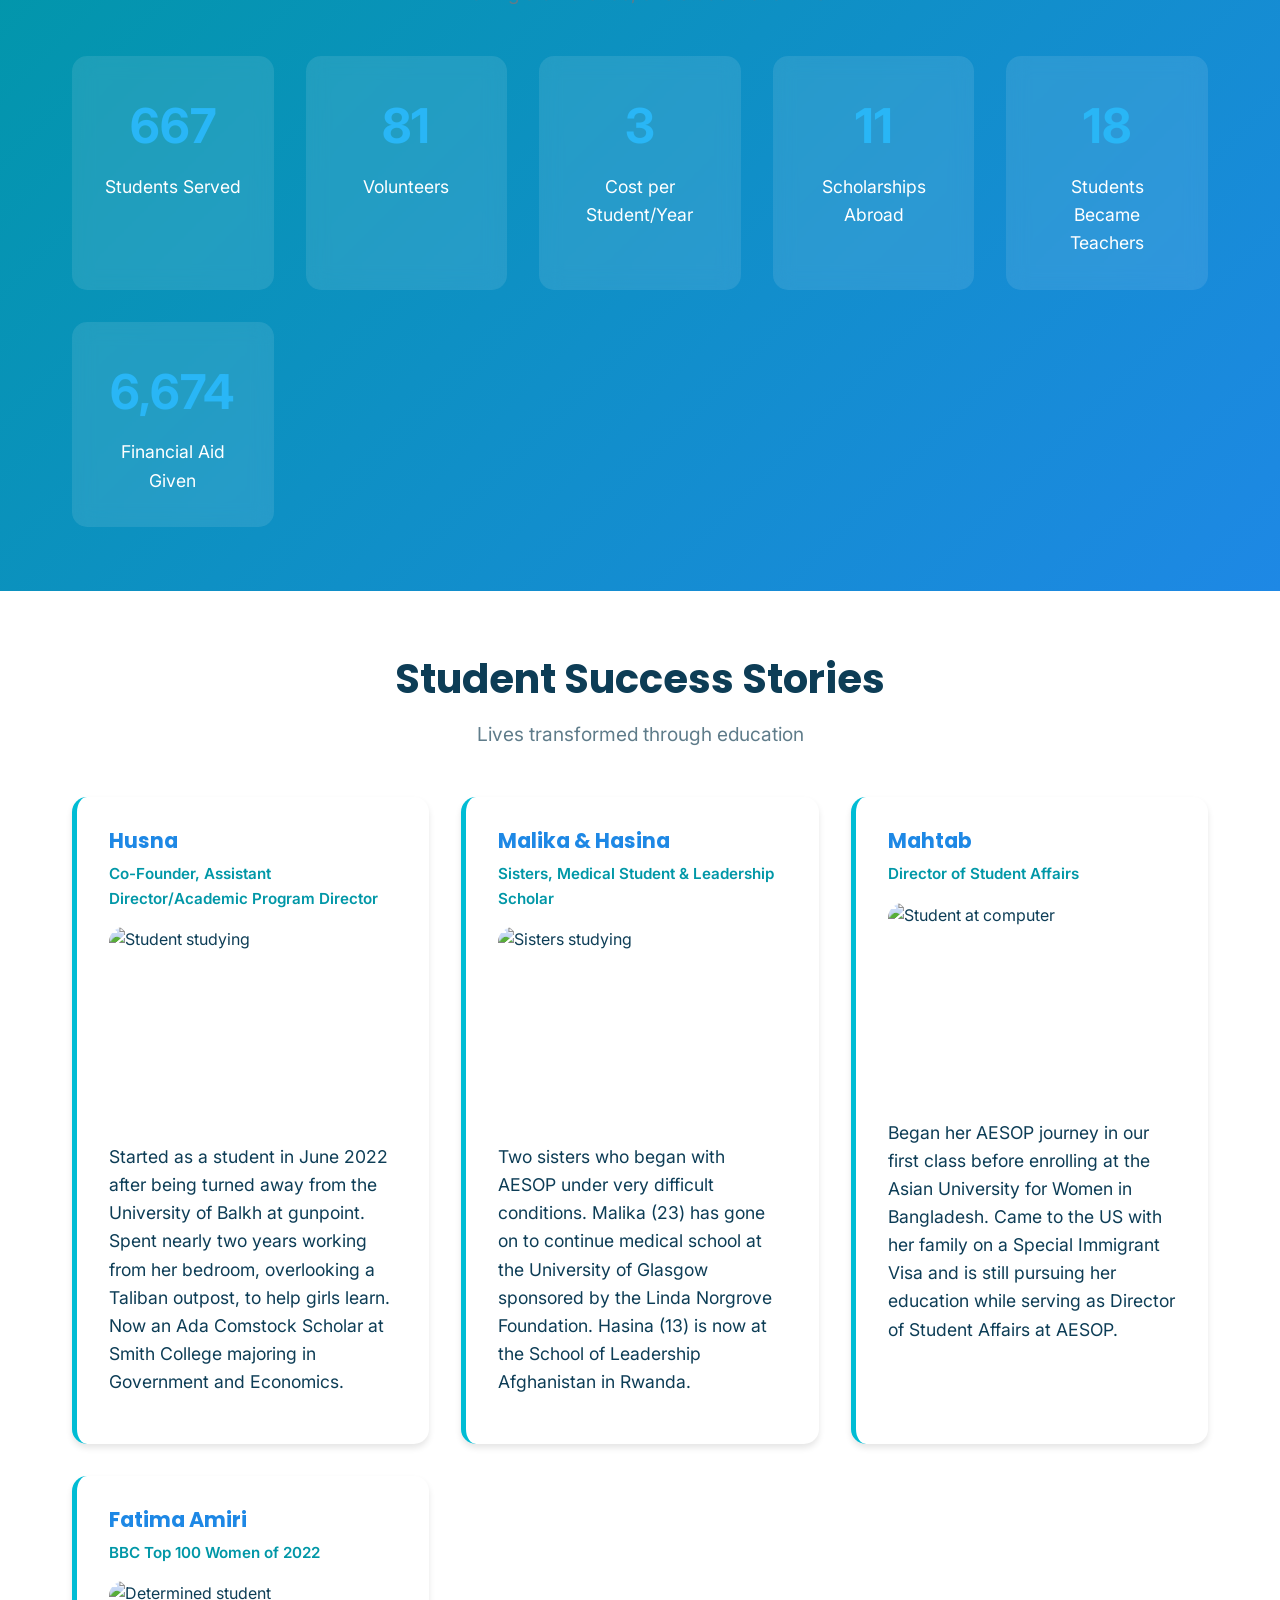
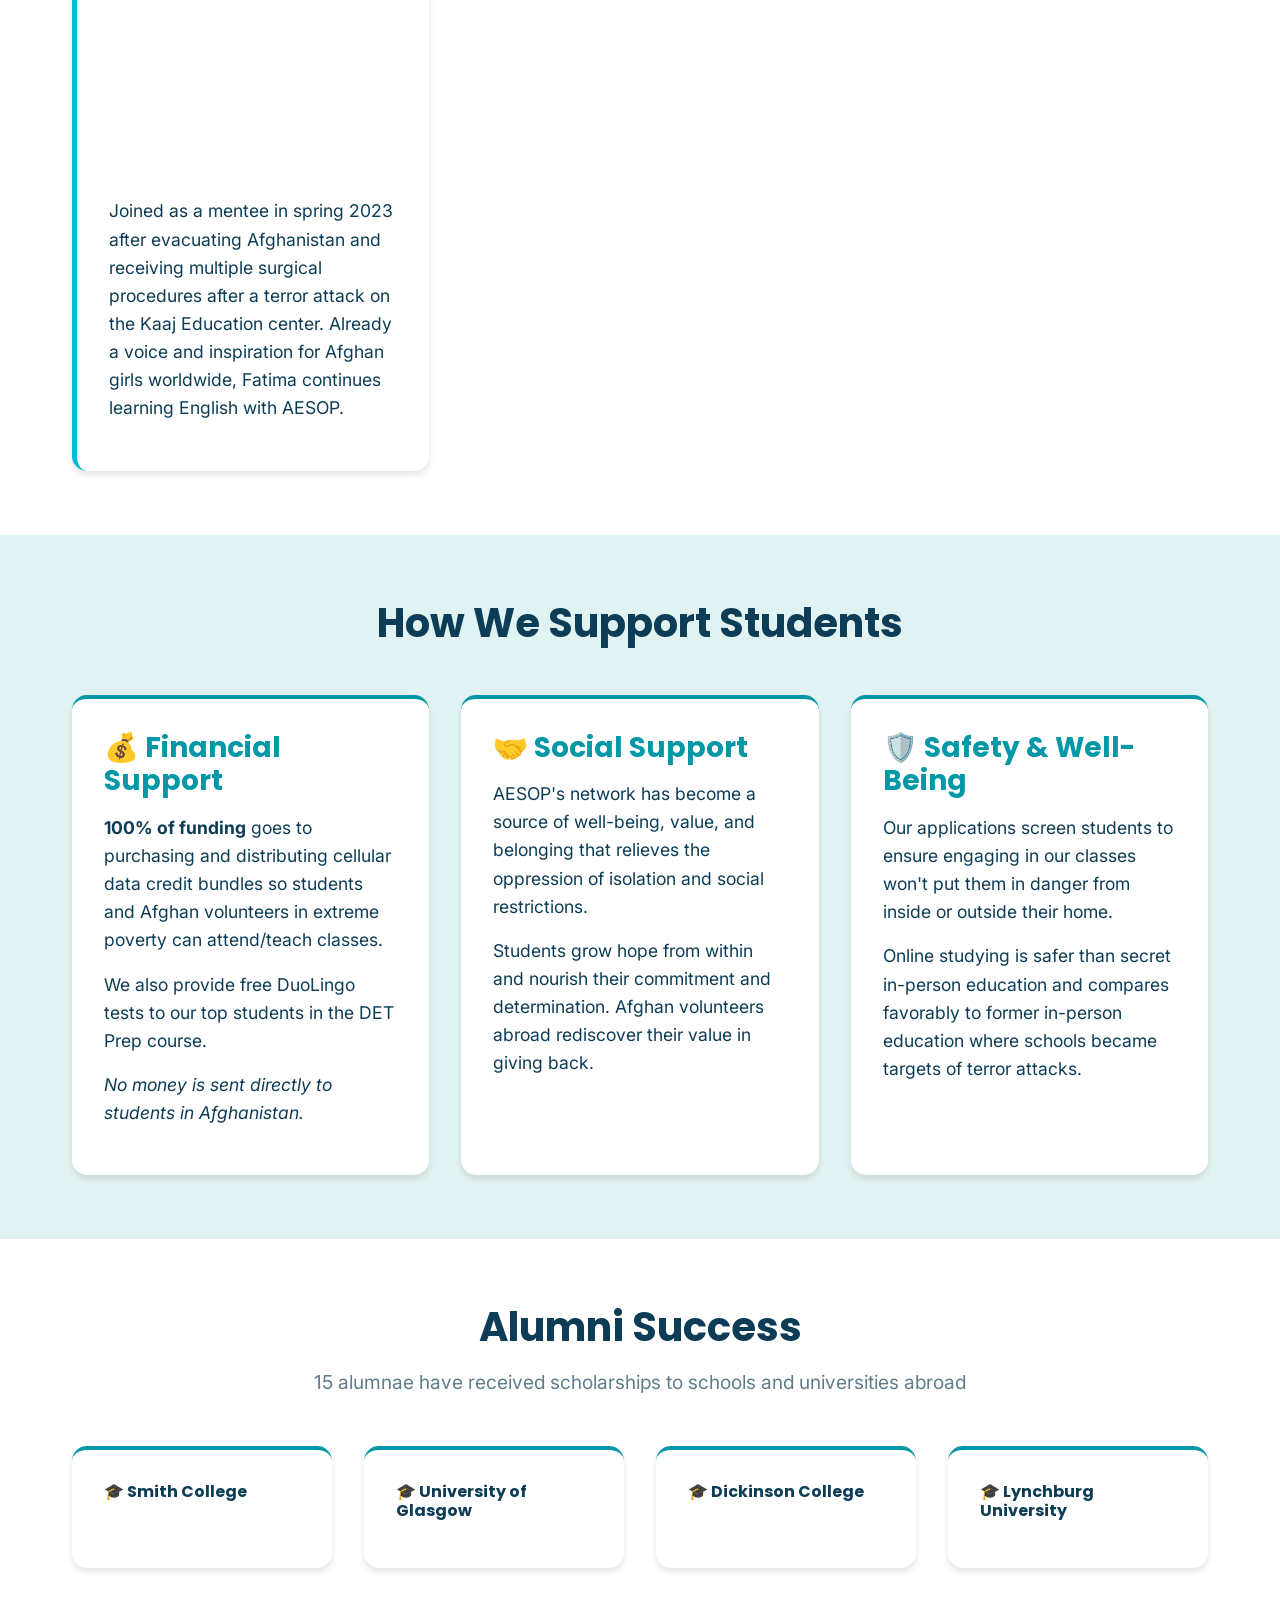
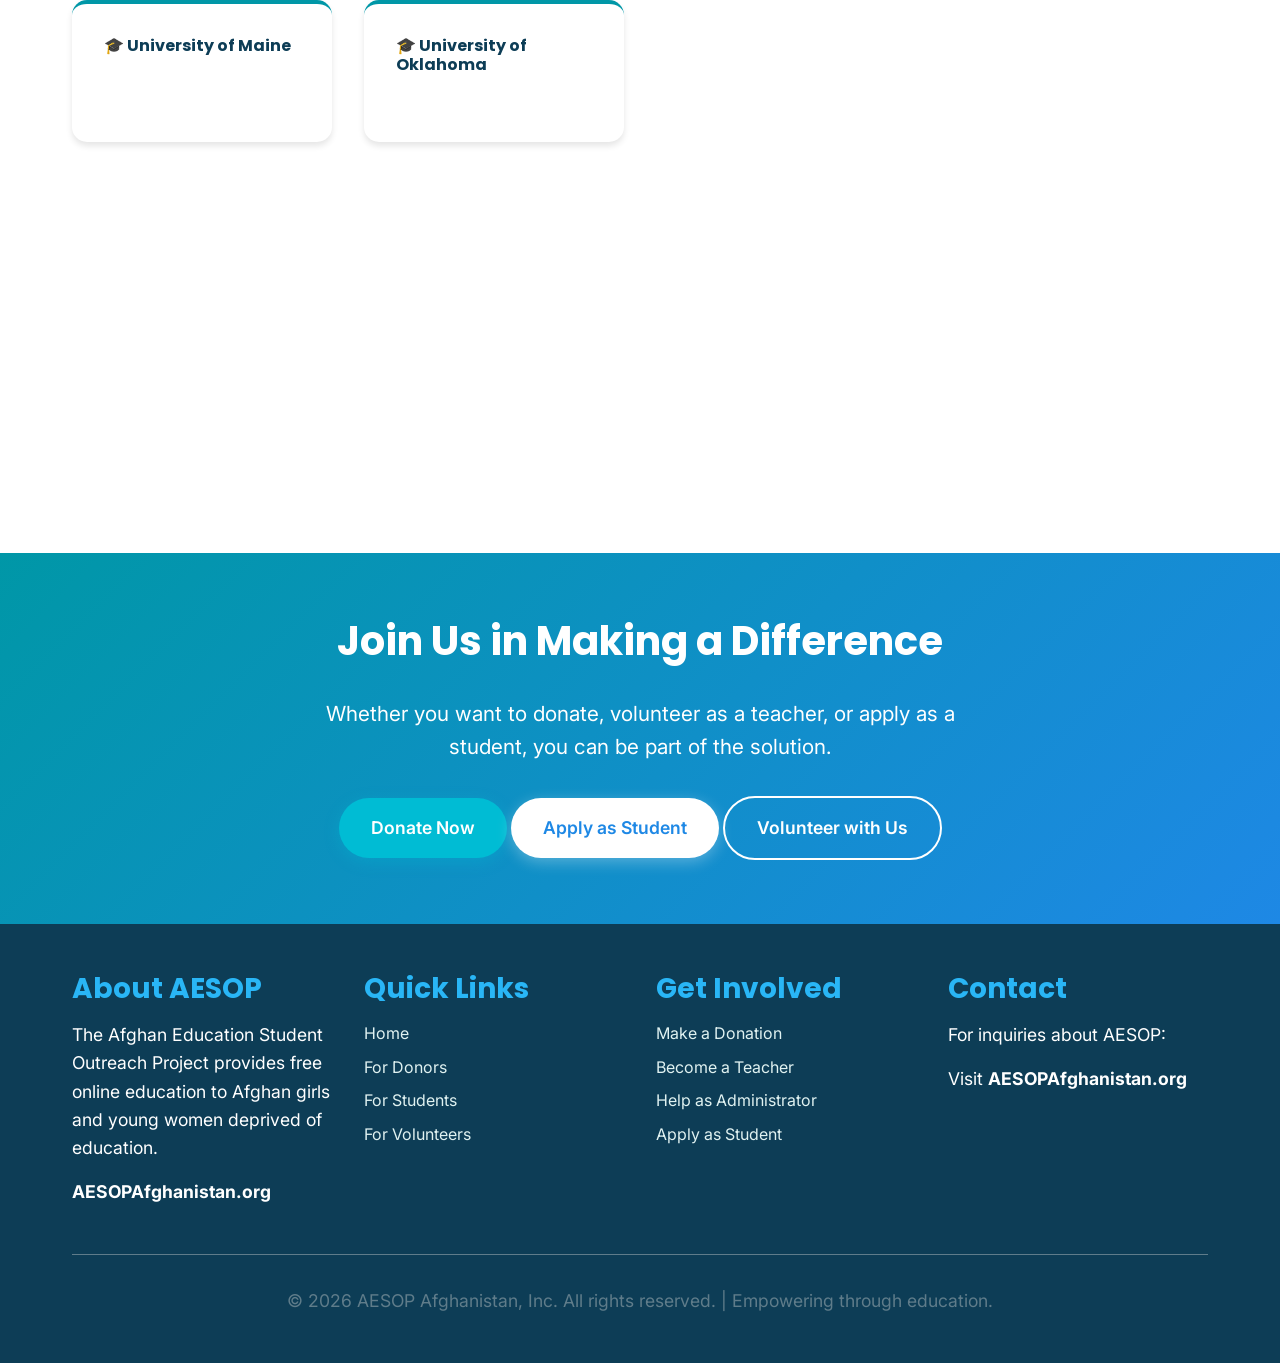
==== commit 8d5c1bcf: "Update color scheme to green/blue and incorporate AESOP logo Color Scheme Updates: - Changed entire " ====
--- a/index.html
+++ b/index.html
@@ -11,7 +11,9 @@
     <!-- Navigation -->
     <nav>
         <div class="container">
-            <div class="logo">AESOP Afghanistan</div>
+            <a href="index.html" class="logo">
+                <img src="AESOP+Logo+Lockup.webp" alt="AESOP Afghanistan Logo">
+            </a>
             <ul>
                 <li><a href="index.html" class="active">Home</a></li>
                 <li><a href="donors.html">For Donors</a></li>
--- a/styles.css
+++ b/styles.css
@@ -1,18 +1,21 @@
 /* AESOP Website - Main Stylesheet */
 
 :root {
-    /* Color Palette - Vibrant and Educational */
-    --primary-blue: #2563eb;
-    --primary-teal: #0d9488;
-    --accent-orange: #f97316;
-    --accent-purple: #9333ea;
-    --warm-yellow: #fbbf24;
-    --success-green: #10b981;
+    /* Color Palette - Green and Blue Hues */
+    --primary-blue: #1e88e5;
+    --primary-teal: #0097a7;
+    --accent-cyan: #00bcd4;
+    --deep-blue: #1565c0;
+    --bright-green: #00c853;
+    --forest-green: #2e7d32;
+    --mint-green: #26a69a;
+    --sky-blue: #29b6f6;
+    --seafoam: #4db6ac;
 
     /* Neutrals */
-    --dark-navy: #1e293b;
-    --medium-gray: #64748b;
-    --light-gray: #f1f5f9;
+    --dark-navy: #0d3d56;
+    --medium-gray: #5f7c8a;
+    --light-gray: #e0f2f1;
     --white: #ffffff;
 
     /* Spacing */
@@ -95,6 +98,18 @@
 }
 
 nav .logo {
+    display: flex;
+    align-items: center;
+    gap: 0.5rem;
+}
+
+nav .logo img {
+    height: 50px;
+    width: auto;
+    object-fit: contain;
+}
+
+nav .logo-text {
     font-size: 1.5rem;
     font-weight: 700;
     color: var(--white);
@@ -129,7 +144,7 @@
 
 /* Hero Section */
 .hero {
-    background: linear-gradient(135deg, var(--primary-blue) 0%, var(--accent-purple) 100%);
+    background: linear-gradient(135deg, var(--primary-blue) 0%, var(--deep-blue) 100%);
     color: var(--white);
     padding: var(--spacing-xl) 0;
     text-align: center;
@@ -190,15 +205,15 @@
 }
 
 .btn-primary {
-    background-color: var(--accent-orange);
-    color: var(--white);
-    box-shadow: 0 4px 15px rgba(249, 115, 22, 0.3);
+    background-color: var(--accent-cyan);
+    color: var(--white);
+    box-shadow: 0 4px 15px rgba(0, 188, 212, 0.3);
 }
 
 .btn-primary:hover {
-    background-color: #ea580c;
+    background-color: var(--mint-green);
     transform: translateY(-2px);
-    box-shadow: 0 6px 20px rgba(249, 115, 22, 0.4);
+    box-shadow: 0 6px 20px rgba(0, 188, 212, 0.4);
 }
 
 .btn-secondary {
@@ -296,16 +311,16 @@
 }
 
 .card.highlight {
-    border-top-color: var(--accent-orange);
-    background: linear-gradient(to bottom, #fff8f0 0%, var(--white) 100%);
+    border-top-color: var(--accent-cyan);
+    background: linear-gradient(to bottom, #e0f7fa 0%, var(--white) 100%);
 }
 
 .card.purple-accent {
-    border-top-color: var(--accent-purple);
+    border-top-color: var(--deep-blue);
 }
 
 .card.green-accent {
-    border-top-color: var(--success-green);
+    border-top-color: var(--bright-green);
 }
 
 /* Stats Section */
@@ -327,7 +342,7 @@
 .stat-number {
     font-size: 3rem;
     font-weight: 700;
-    color: var(--warm-yellow);
+    color: var(--sky-blue);
     display: block;
     margin-bottom: var(--spacing-xs);
 }
@@ -363,7 +378,7 @@
     border-radius: 15px;
     padding: var(--spacing-md);
     box-shadow: 0 4px 6px rgba(0, 0, 0, 0.1);
-    border-left: 5px solid var(--accent-orange);
+    border-left: 5px solid var(--accent-cyan);
 }
 
 .story-card h4 {
@@ -454,9 +469,9 @@
     width: 20px;
     height: 20px;
     border-radius: 50%;
-    background: var(--accent-orange);
+    background: var(--bright-green);
     border: 4px solid var(--white);
-    box-shadow: 0 0 0 2px var(--accent-orange);
+    box-shadow: 0 0 0 2px var(--bright-green);
 }
 
 .timeline-item h4 {
@@ -466,8 +481,8 @@
 
 .timeline-date {
     display: inline-block;
-    background: var(--warm-yellow);
-    color: var(--dark-navy);
+    background: var(--seafoam);
+    color: var(--white);
     padding: 0.25rem 0.75rem;
     border-radius: 20px;
     font-size: 0.9rem;
@@ -533,7 +548,7 @@
 }
 
 .footer-section h3 {
-    color: var(--warm-yellow);
+    color: var(--sky-blue);
     margin-bottom: var(--spacing-sm);
 }
 
@@ -550,7 +565,7 @@
 }
 
 .footer-section a:hover {
-    color: var(--warm-yellow);
+    color: var(--seafoam);
 }
 
 .footer-bottom {
@@ -574,6 +589,10 @@
         font-size: 2.5rem;
     }
 
+    nav .logo img {
+        height: 40px;
+    }
+
     nav ul {
         flex-direction: column;
         gap: var(--spacing-xs);
@@ -608,13 +627,13 @@
 }
 
 .highlight-text {
-    color: var(--accent-orange);
+    color: var(--accent-cyan);
     font-weight: 600;
 }
 
 .badge {
     display: inline-block;
-    background: var(--accent-orange);
+    background: var(--accent-cyan);
     color: var(--white);
     padding: 0.25rem 0.75rem;
     border-radius: 20px;
@@ -623,11 +642,11 @@
 }
 
 .badge.green {
-    background: var(--success-green);
+    background: var(--bright-green);
 }
 
 .badge.purple {
-    background: var(--accent-purple);
+    background: var(--deep-blue);
 }
 
 .badge.blue {
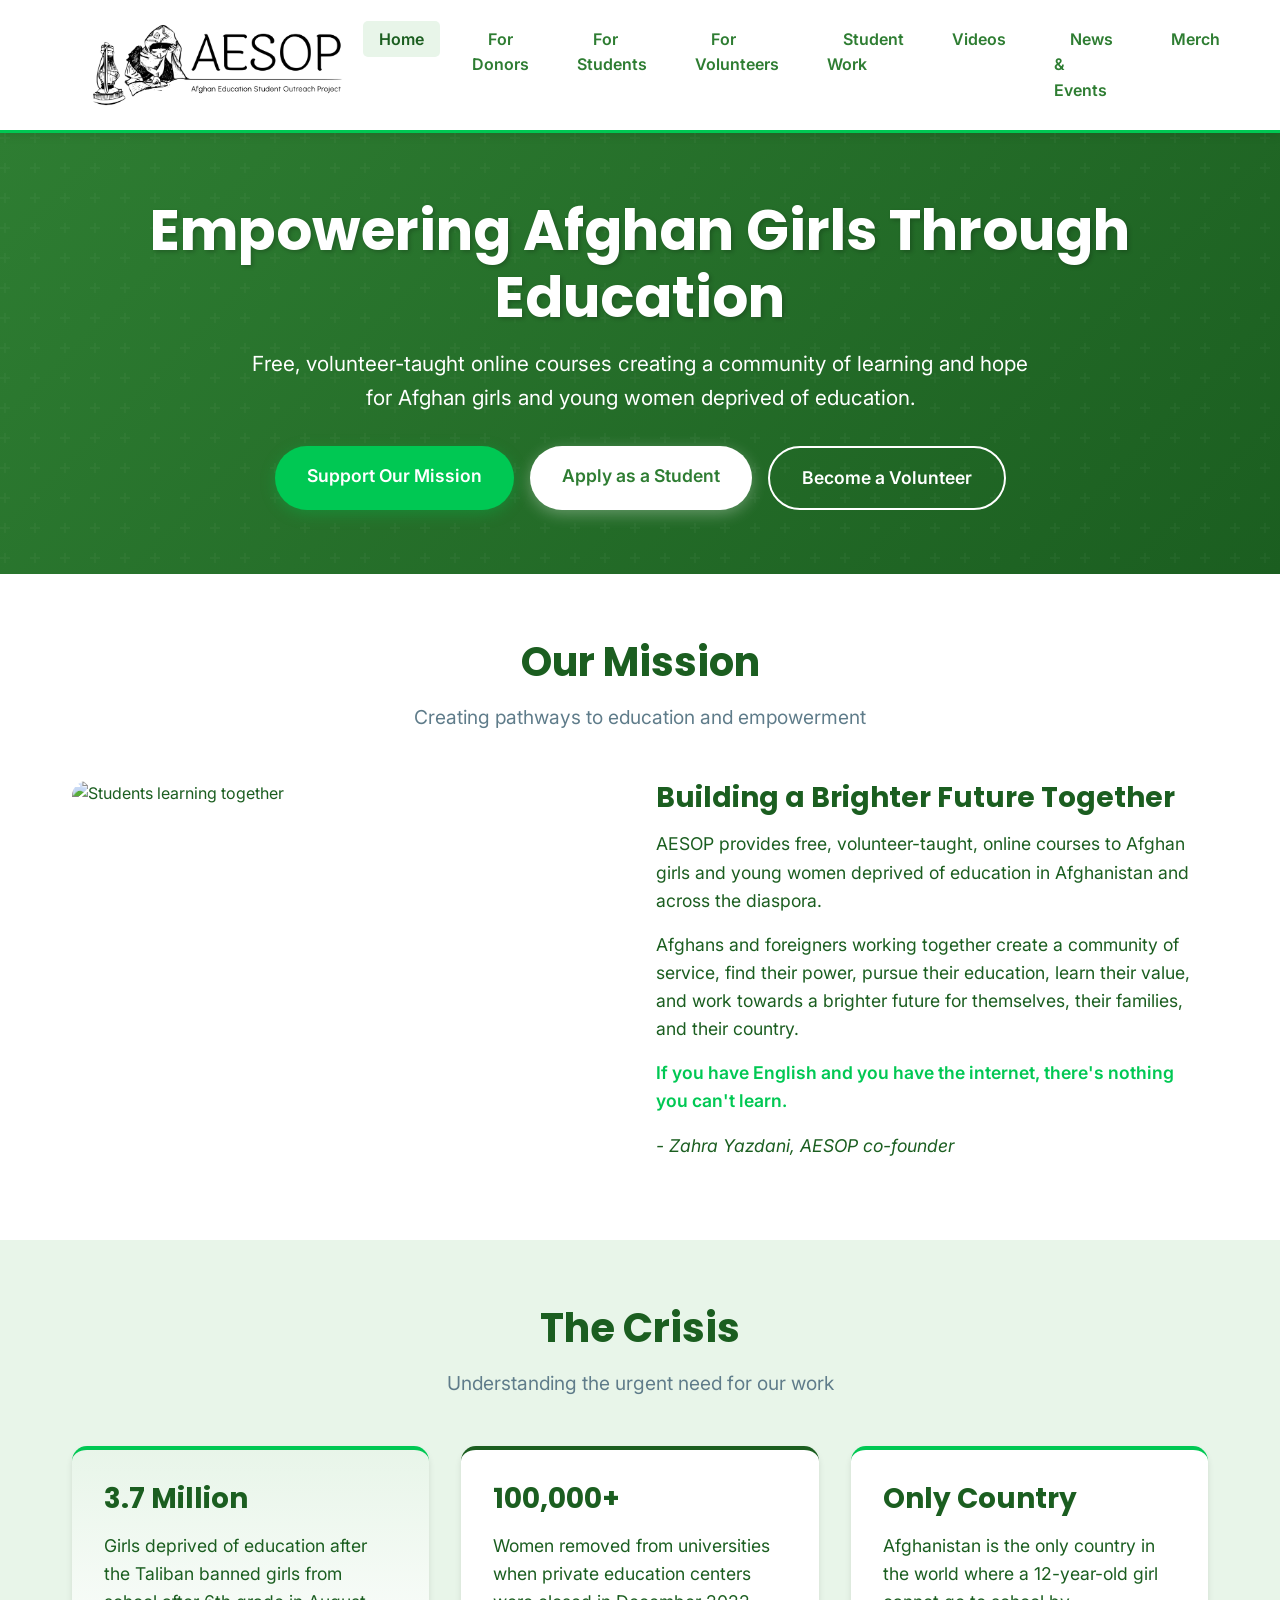
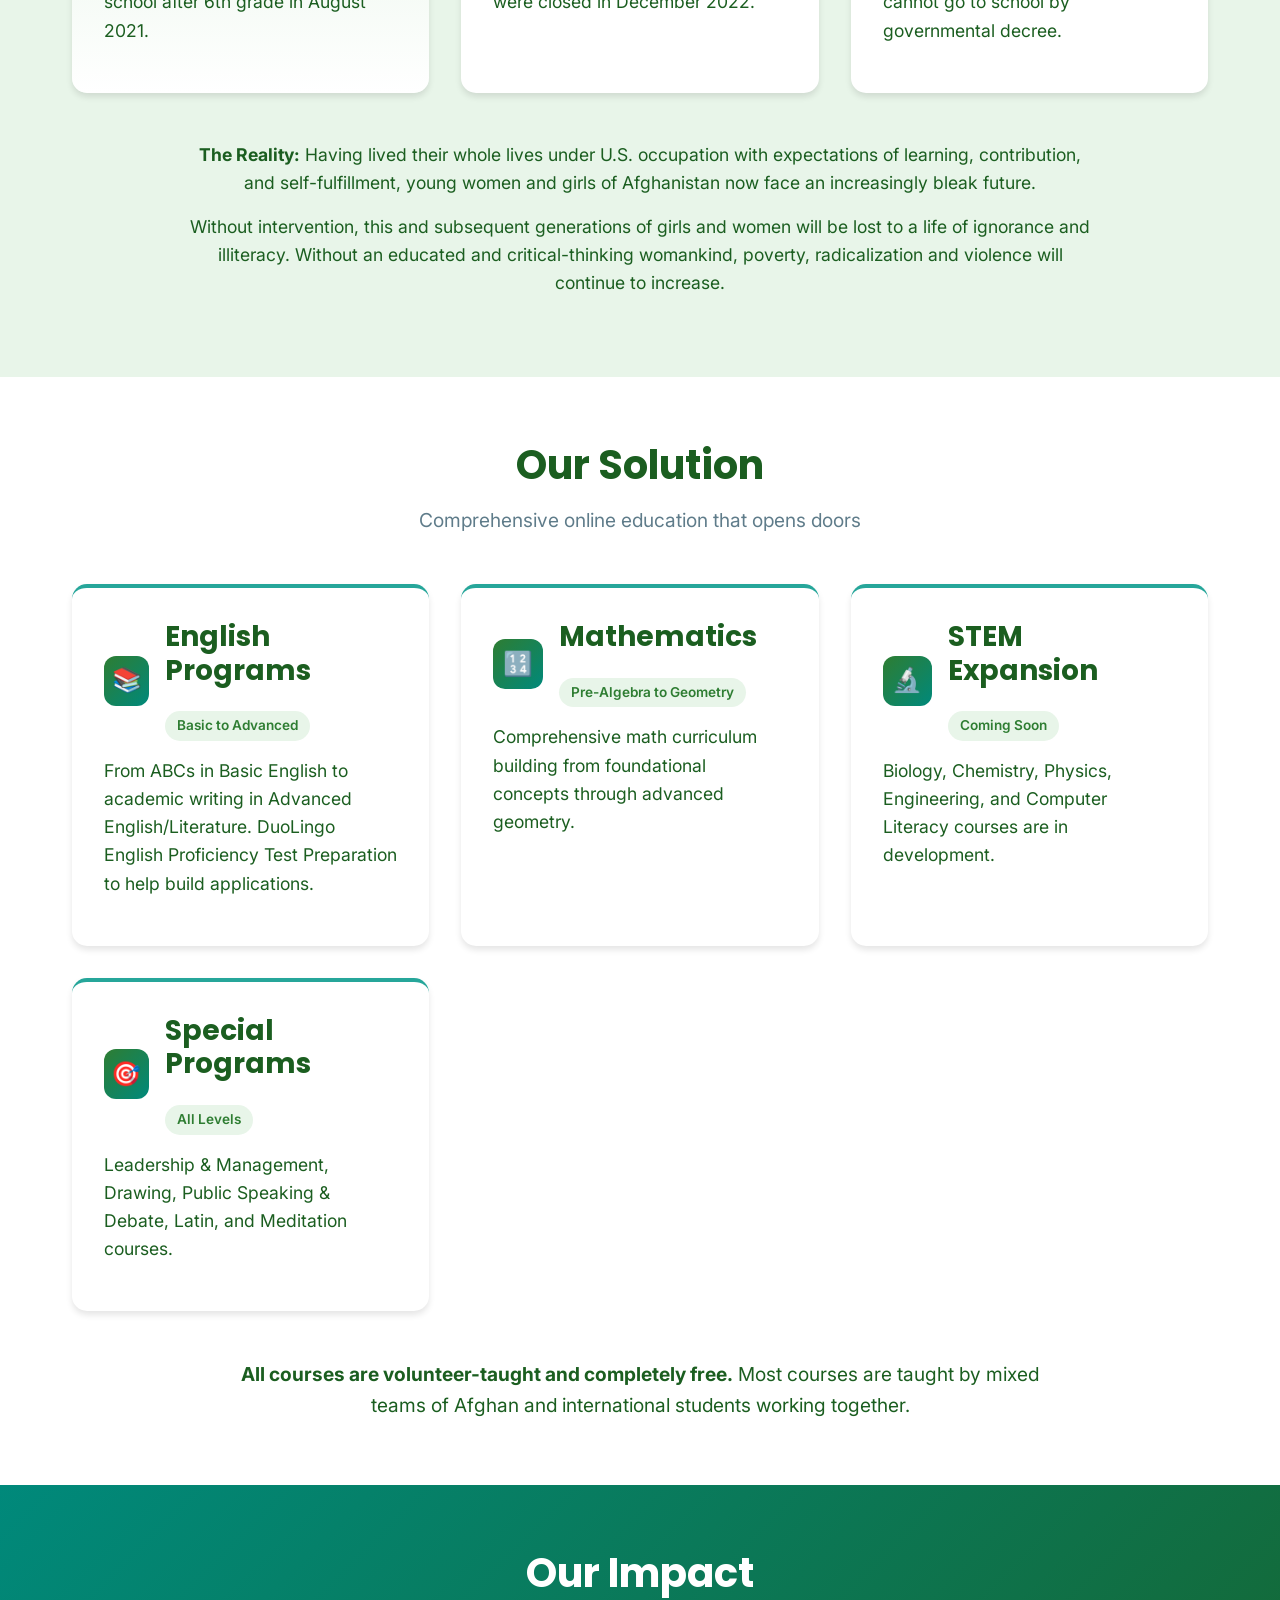
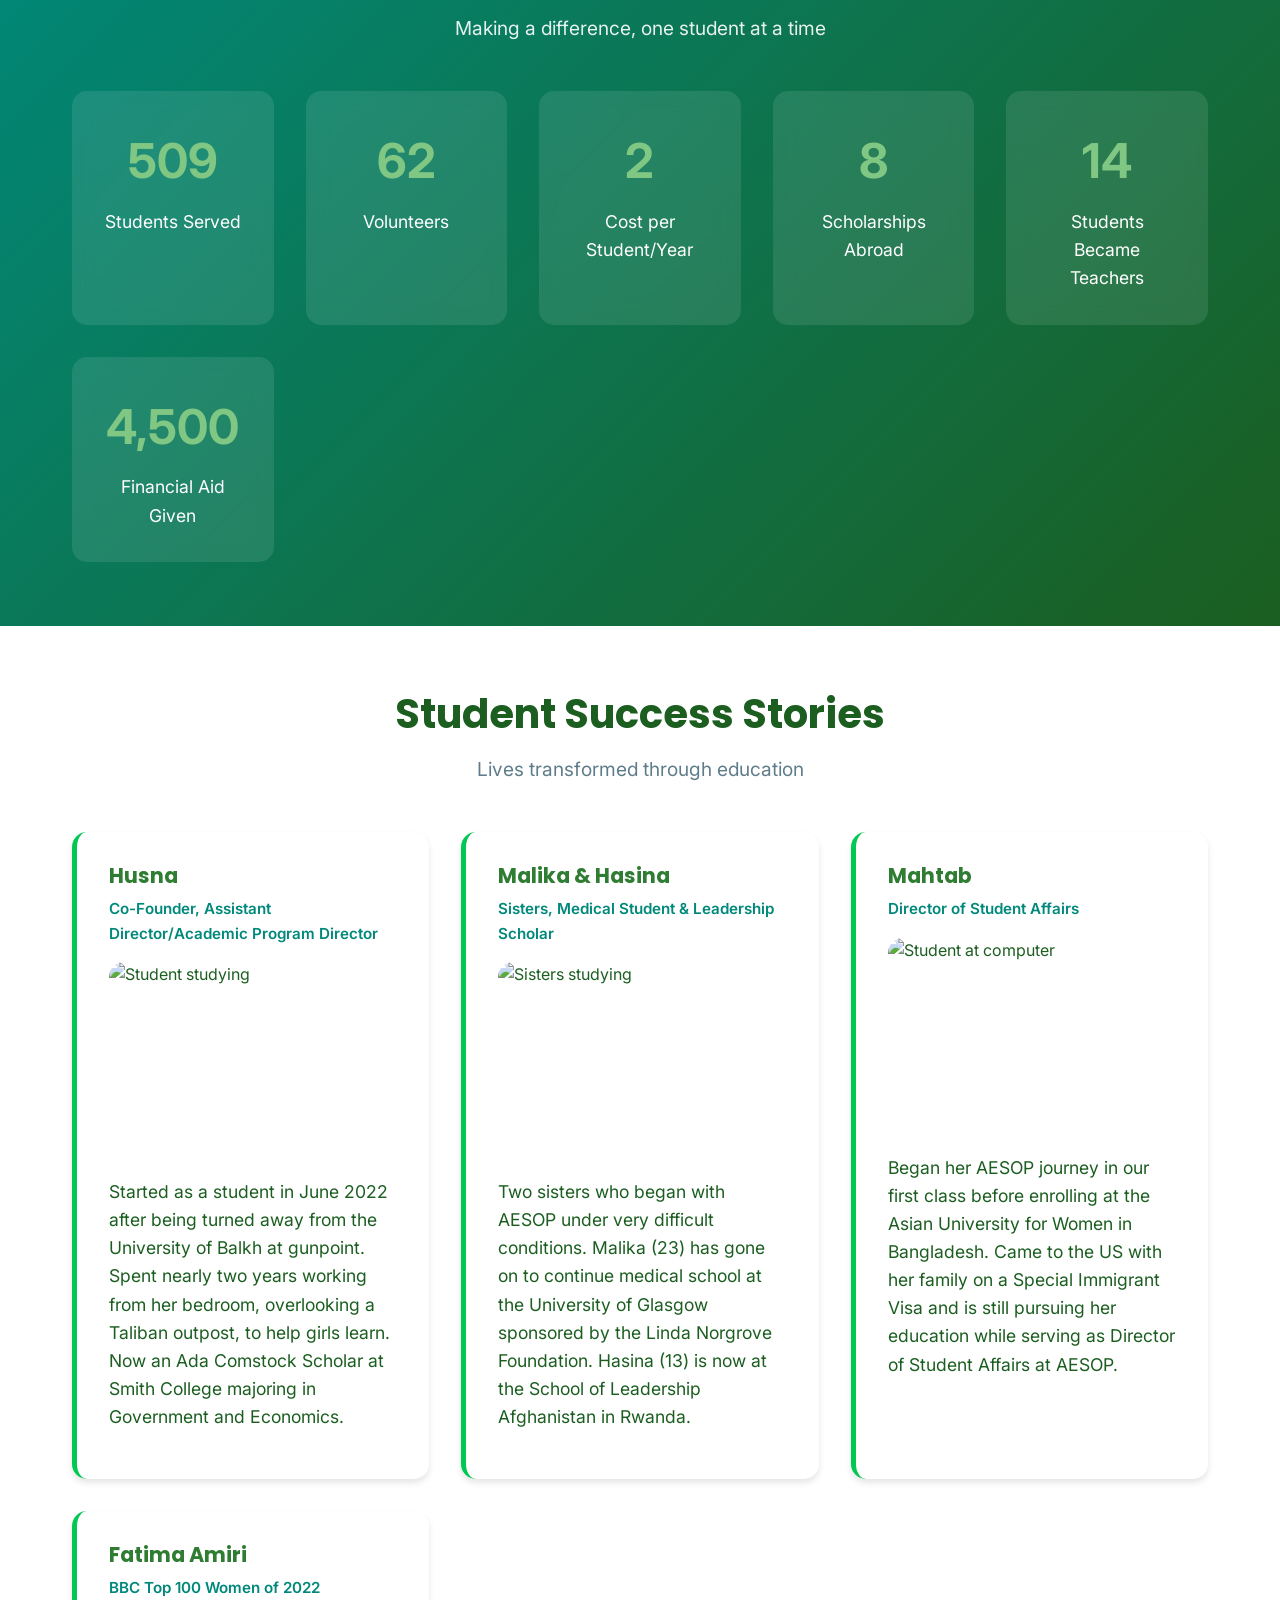
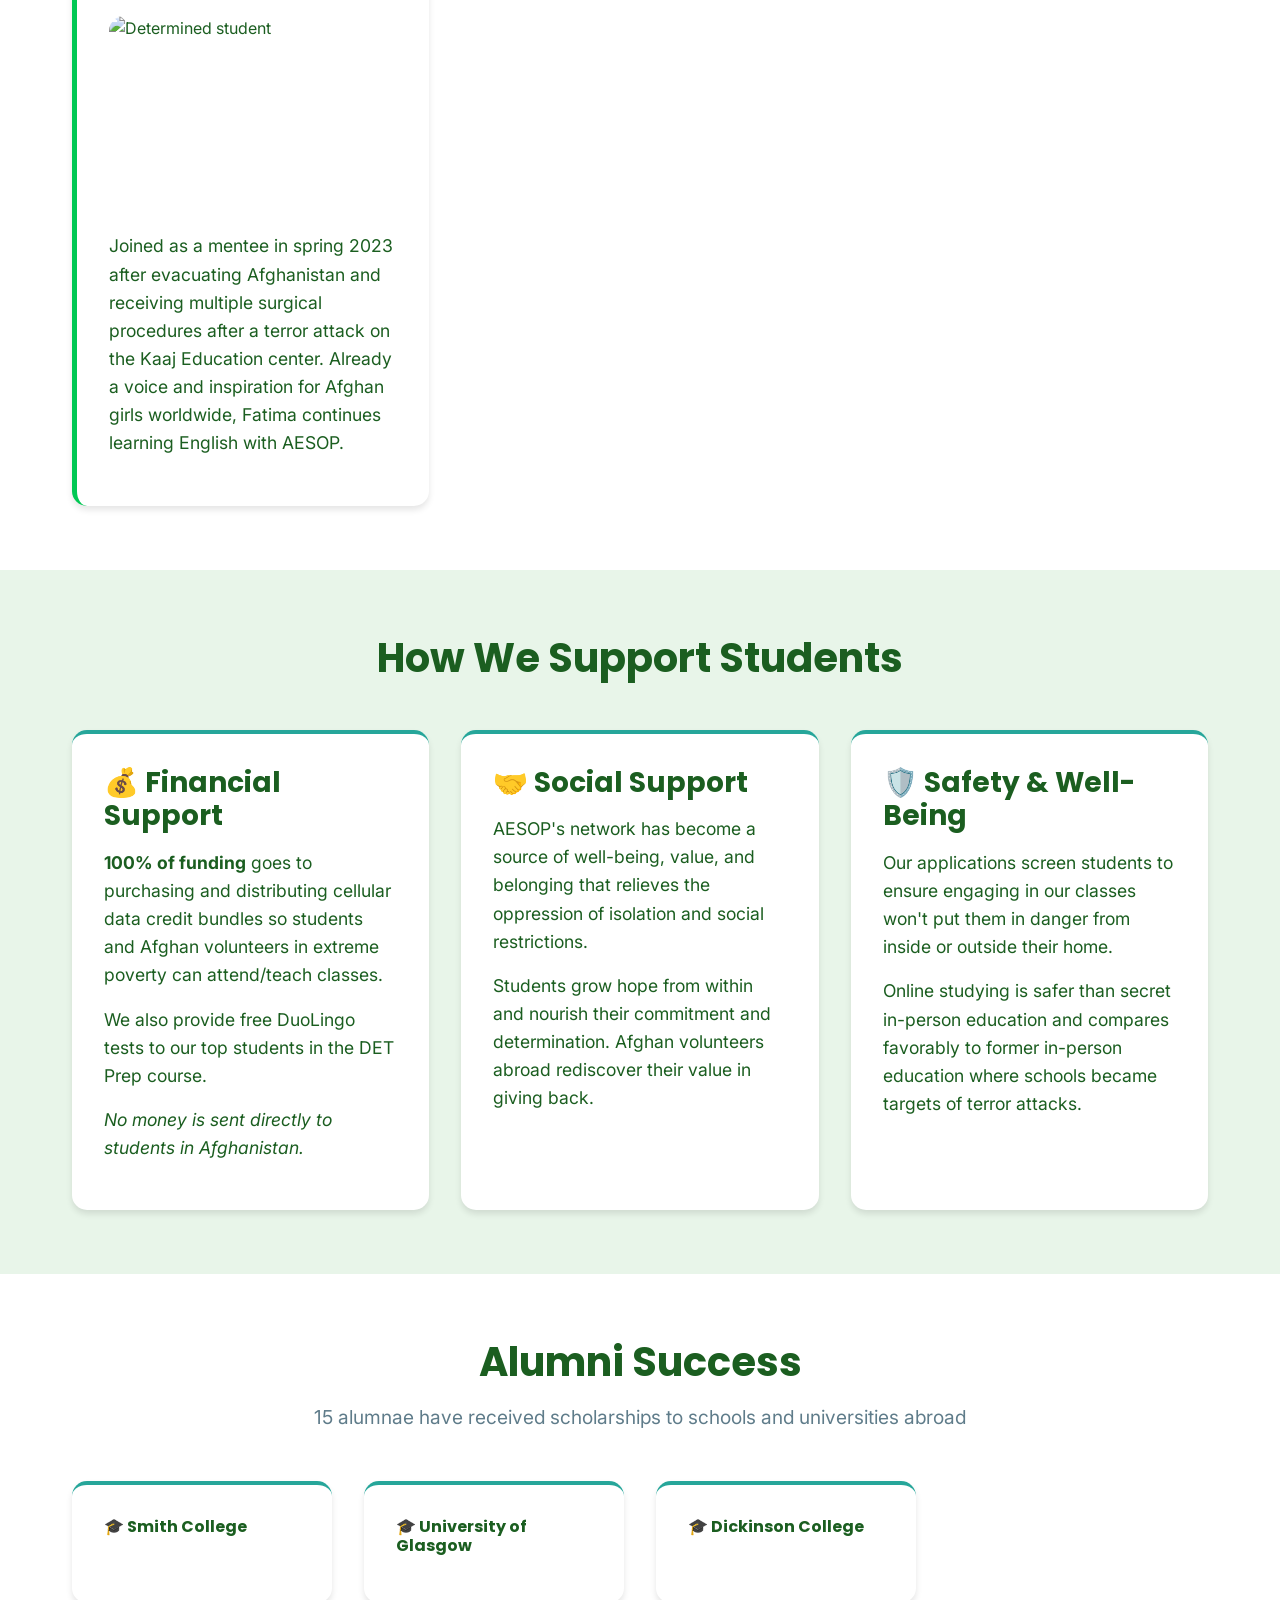
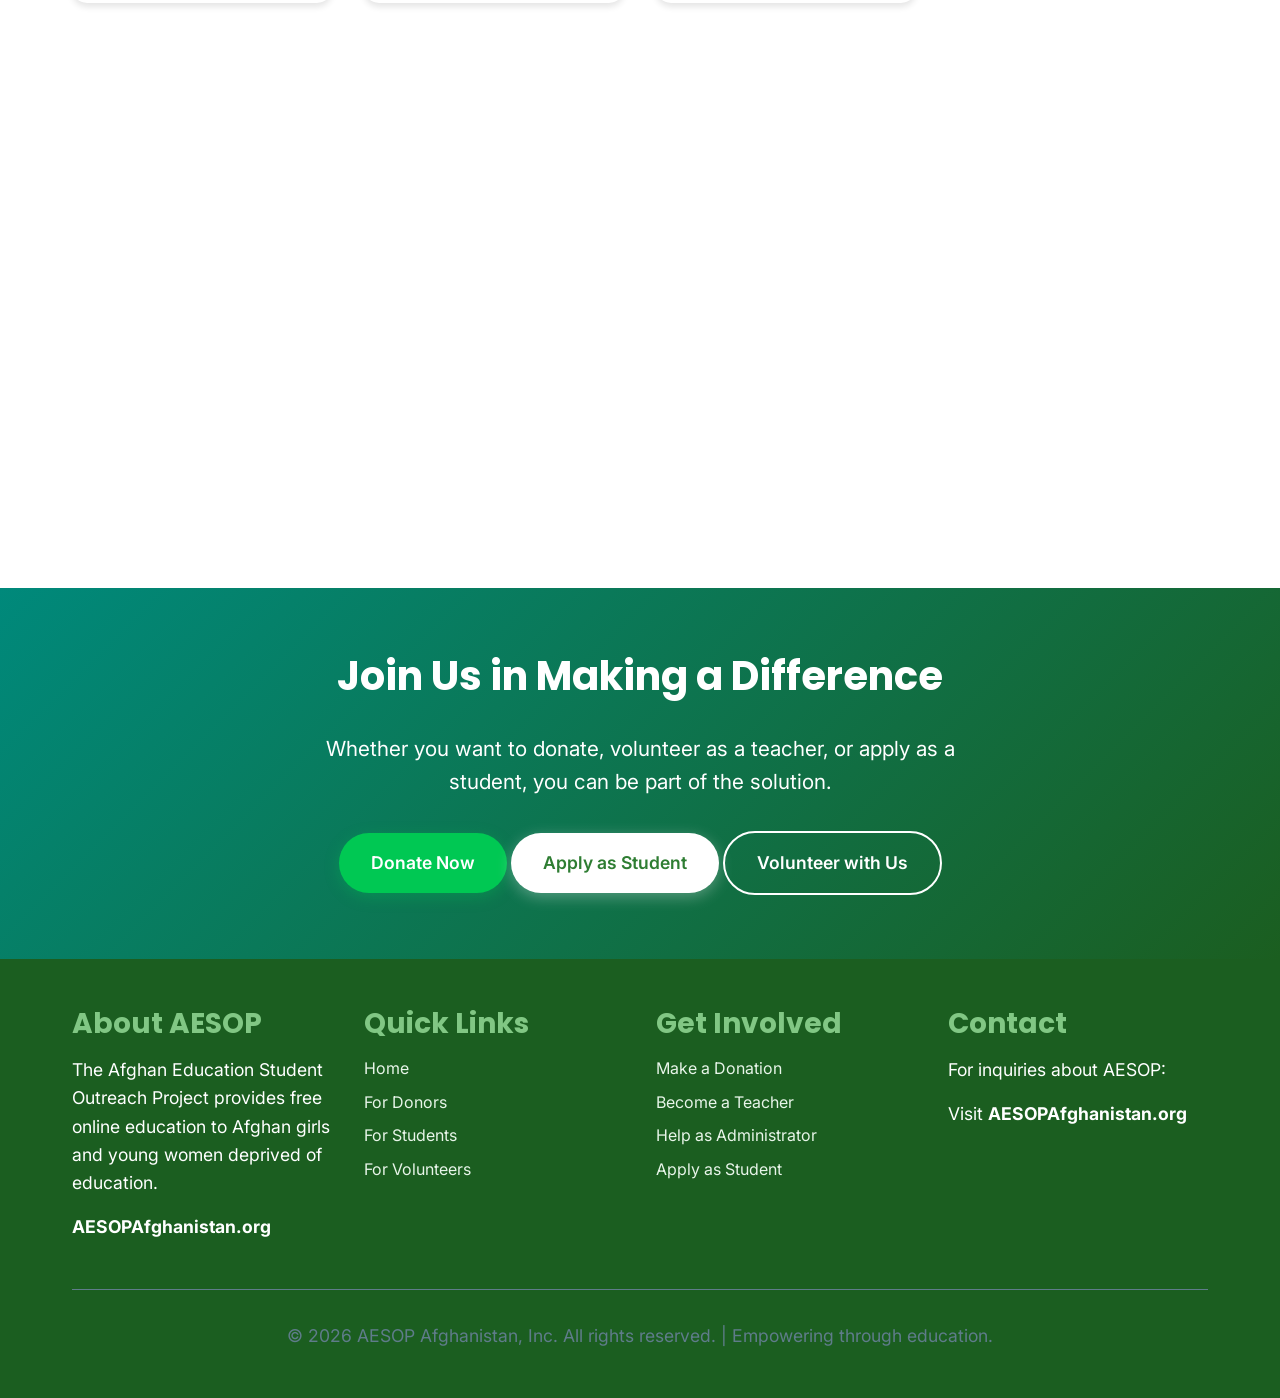
==== commit a9fd3ffc: "Add content management system and four new feature pages - Create admin interface (admin.html) with " ====
--- a/index.html
+++ b/index.html
@@ -19,6 +19,10 @@
                 <li><a href="donors.html">For Donors</a></li>
                 <li><a href="students.html">For Students</a></li>
                 <li><a href="volunteers.html">For Volunteers</a></li>
+                <li><a href="student-work.html">Student Work</a></li>
+                <li><a href="videos.html">Videos</a></li>
+                <li><a href="news-events.html">News & Events</a></li>
+                <li><a href="merch.html">Merch</a></li>
             </ul>
         </div>
     </nav>
--- a/styles.css
+++ b/styles.css
@@ -1,21 +1,21 @@
 /* AESOP Website - Main Stylesheet */
 
 :root {
-    /* Color Palette - Green and Blue Hues */
-    --primary-blue: #1e88e5;
-    --primary-teal: #0097a7;
-    --accent-cyan: #00bcd4;
-    --deep-blue: #1565c0;
+    /* Color Palette - Green Hues */
+    --primary-green: #2e7d32;
+    --forest-green: #1b5e20;
     --bright-green: #00c853;
-    --forest-green: #2e7d32;
     --mint-green: #26a69a;
-    --sky-blue: #29b6f6;
+    --sage-green: #66bb6a;
+    --dark-green: #1b5e20;
+    --light-green: #81c784;
     --seafoam: #4db6ac;
+    --emerald: #00897b;
 
     /* Neutrals */
-    --dark-navy: #0d3d56;
+    --dark-navy: #1b5e20;
     --medium-gray: #5f7c8a;
-    --light-gray: #e0f2f1;
+    --light-gray: #e8f5e9;
     --white: #ffffff;
 
     /* Spacing */
@@ -53,7 +53,7 @@
 
 h1 {
     font-size: 3rem;
-    color: var(--primary-blue);
+    color: var(--primary-green);
 }
 
 h2 {
@@ -63,7 +63,7 @@
 
 h3 {
     font-size: 1.75rem;
-    color: var(--primary-teal);
+    color: var(--forest-green);
 }
 
 p {
@@ -72,23 +72,24 @@
 }
 
 a {
-    color: var(--primary-blue);
+    color: var(--primary-green);
     text-decoration: none;
     transition: color 0.3s ease;
 }
 
 a:hover {
-    color: var(--primary-teal);
+    color: var(--forest-green);
 }
 
 /* Navigation */
 nav {
-    background: linear-gradient(135deg, var(--primary-blue) 0%, var(--primary-teal) 100%);
-    padding: var(--spacing-sm) 0;
+    background: var(--white);
+    padding: 0.75rem 0;
     position: sticky;
     top: 0;
     z-index: 1000;
     box-shadow: 0 2px 10px rgba(0, 0, 0, 0.1);
+    border-bottom: 3px solid var(--bright-green);
 }
 
 nav .container {
@@ -104,7 +105,7 @@
 }
 
 nav .logo img {
-    height: 50px;
+    height: 90px;
     width: auto;
     object-fit: contain;
 }
@@ -112,7 +113,7 @@
 nav .logo-text {
     font-size: 1.5rem;
     font-weight: 700;
-    color: var(--white);
+    color: var(--primary-green);
     font-family: var(--font-heading);
 }
 
@@ -123,16 +124,17 @@
 }
 
 nav a {
-    color: var(--white);
-    font-weight: 500;
+    color: var(--primary-green);
+    font-weight: 600;
     padding: var(--spacing-xs) var(--spacing-sm);
     border-radius: 5px;
-    transition: background-color 0.3s ease;
+    transition: all 0.3s ease;
 }
 
 nav a:hover,
 nav a.active {
-    background-color: rgba(255, 255, 255, 0.2);
+    background-color: var(--light-gray);
+    color: var(--forest-green);
 }
 
 /* Container */
@@ -144,7 +146,7 @@
 
 /* Hero Section */
 .hero {
-    background: linear-gradient(135deg, var(--primary-blue) 0%, var(--deep-blue) 100%);
+    background: linear-gradient(135deg, var(--primary-green) 0%, var(--forest-green) 100%);
     color: var(--white);
     padding: var(--spacing-xl) 0;
     text-align: center;
@@ -205,20 +207,20 @@
 }
 
 .btn-primary {
-    background-color: var(--accent-cyan);
-    color: var(--white);
-    box-shadow: 0 4px 15px rgba(0, 188, 212, 0.3);
+    background-color: var(--bright-green);
+    color: var(--white);
+    box-shadow: 0 4px 15px rgba(0, 200, 83, 0.3);
 }
 
 .btn-primary:hover {
-    background-color: var(--mint-green);
+    background-color: var(--emerald);
     transform: translateY(-2px);
-    box-shadow: 0 6px 20px rgba(0, 188, 212, 0.4);
+    box-shadow: 0 6px 20px rgba(0, 200, 83, 0.4);
 }
 
 .btn-secondary {
     background-color: var(--white);
-    color: var(--primary-blue);
+    color: var(--primary-green);
     box-shadow: 0 4px 15px rgba(255, 255, 255, 0.3);
 }
 
@@ -235,7 +237,7 @@
 
 .btn-outline:hover {
     background-color: var(--white);
-    color: var(--primary-blue);
+    color: var(--primary-green);
 }
 
 /* Sections */
@@ -248,13 +250,18 @@
 }
 
 section.accent-bg {
-    background: linear-gradient(135deg, var(--primary-teal) 0%, var(--primary-blue) 100%);
+    background: linear-gradient(135deg, var(--emerald) 0%, var(--forest-green) 100%);
     color: var(--white);
 }
 
 section.accent-bg h2,
 section.accent-bg h3 {
     color: var(--white);
+}
+
+section.accent-bg .section-header p {
+    color: var(--white);
+    opacity: 0.9;
 }
 
 .section-header {
@@ -298,7 +305,7 @@
     padding: var(--spacing-md);
     box-shadow: 0 4px 6px rgba(0, 0, 0, 0.1);
     transition: transform 0.3s ease, box-shadow 0.3s ease;
-    border-top: 4px solid var(--primary-teal);
+    border-top: 4px solid var(--mint-green);
 }
 
 .card:hover {
@@ -311,12 +318,12 @@
 }
 
 .card.highlight {
-    border-top-color: var(--accent-cyan);
-    background: linear-gradient(to bottom, #e0f7fa 0%, var(--white) 100%);
+    border-top-color: var(--bright-green);
+    background: linear-gradient(to bottom, #e8f5e9 0%, var(--white) 100%);
 }
 
 .card.purple-accent {
-    border-top-color: var(--deep-blue);
+    border-top-color: var(--forest-green);
 }
 
 .card.green-accent {
@@ -342,7 +349,7 @@
 .stat-number {
     font-size: 3rem;
     font-weight: 700;
-    color: var(--sky-blue);
+    color: var(--light-green);
     display: block;
     margin-bottom: var(--spacing-xs);
 }
@@ -378,17 +385,17 @@
     border-radius: 15px;
     padding: var(--spacing-md);
     box-shadow: 0 4px 6px rgba(0, 0, 0, 0.1);
-    border-left: 5px solid var(--accent-cyan);
+    border-left: 5px solid var(--bright-green);
 }
 
 .story-card h4 {
-    color: var(--primary-blue);
+    color: var(--primary-green);
     margin-bottom: var(--spacing-xs);
     font-size: 1.3rem;
 }
 
 .story-card .role {
-    color: var(--primary-teal);
+    color: var(--emerald);
     font-weight: 600;
     font-size: 0.95rem;
     margin-bottom: var(--spacing-sm);
@@ -431,7 +438,7 @@
 textarea:focus,
 select:focus {
     outline: none;
-    border-color: var(--primary-teal);
+    border-color: var(--mint-green);
 }
 
 textarea {
@@ -452,7 +459,7 @@
     top: 0;
     bottom: 0;
     width: 4px;
-    background: linear-gradient(to bottom, var(--primary-blue), var(--primary-teal));
+    background: linear-gradient(to bottom, var(--primary-green), var(--emerald));
 }
 
 .timeline-item {
@@ -475,7 +482,7 @@
 }
 
 .timeline-item h4 {
-    color: var(--primary-blue);
+    color: var(--primary-green);
     margin-bottom: var(--spacing-xs);
 }
 
@@ -514,7 +521,7 @@
 .course-icon {
     width: 50px;
     height: 50px;
-    background: linear-gradient(135deg, var(--primary-blue), var(--primary-teal));
+    background: linear-gradient(135deg, var(--primary-green), var(--emerald));
     border-radius: 12px;
     display: flex;
     align-items: center;
@@ -525,7 +532,7 @@
 .course-level {
     display: inline-block;
     background: var(--light-gray);
-    color: var(--primary-blue);
+    color: var(--primary-green);
     padding: 0.25rem 0.75rem;
     border-radius: 20px;
     font-size: 0.85rem;
@@ -548,7 +555,7 @@
 }
 
 .footer-section h3 {
-    color: var(--sky-blue);
+    color: var(--light-green);
     margin-bottom: var(--spacing-sm);
 }
 
@@ -590,7 +597,7 @@
     }
 
     nav .logo img {
-        height: 40px;
+        height: 63px;
     }
 
     nav ul {
@@ -627,13 +634,13 @@
 }
 
 .highlight-text {
-    color: var(--accent-cyan);
+    color: var(--bright-green);
     font-weight: 600;
 }
 
 .badge {
     display: inline-block;
-    background: var(--accent-cyan);
+    background: var(--bright-green);
     color: var(--white);
     padding: 0.25rem 0.75rem;
     border-radius: 20px;
@@ -646,9 +653,9 @@
 }
 
 .badge.purple {
-    background: var(--deep-blue);
+    background: var(--forest-green);
 }
 
 .badge.blue {
-    background: var(--primary-blue);
-}
+    background: var(--primary-green);
+}
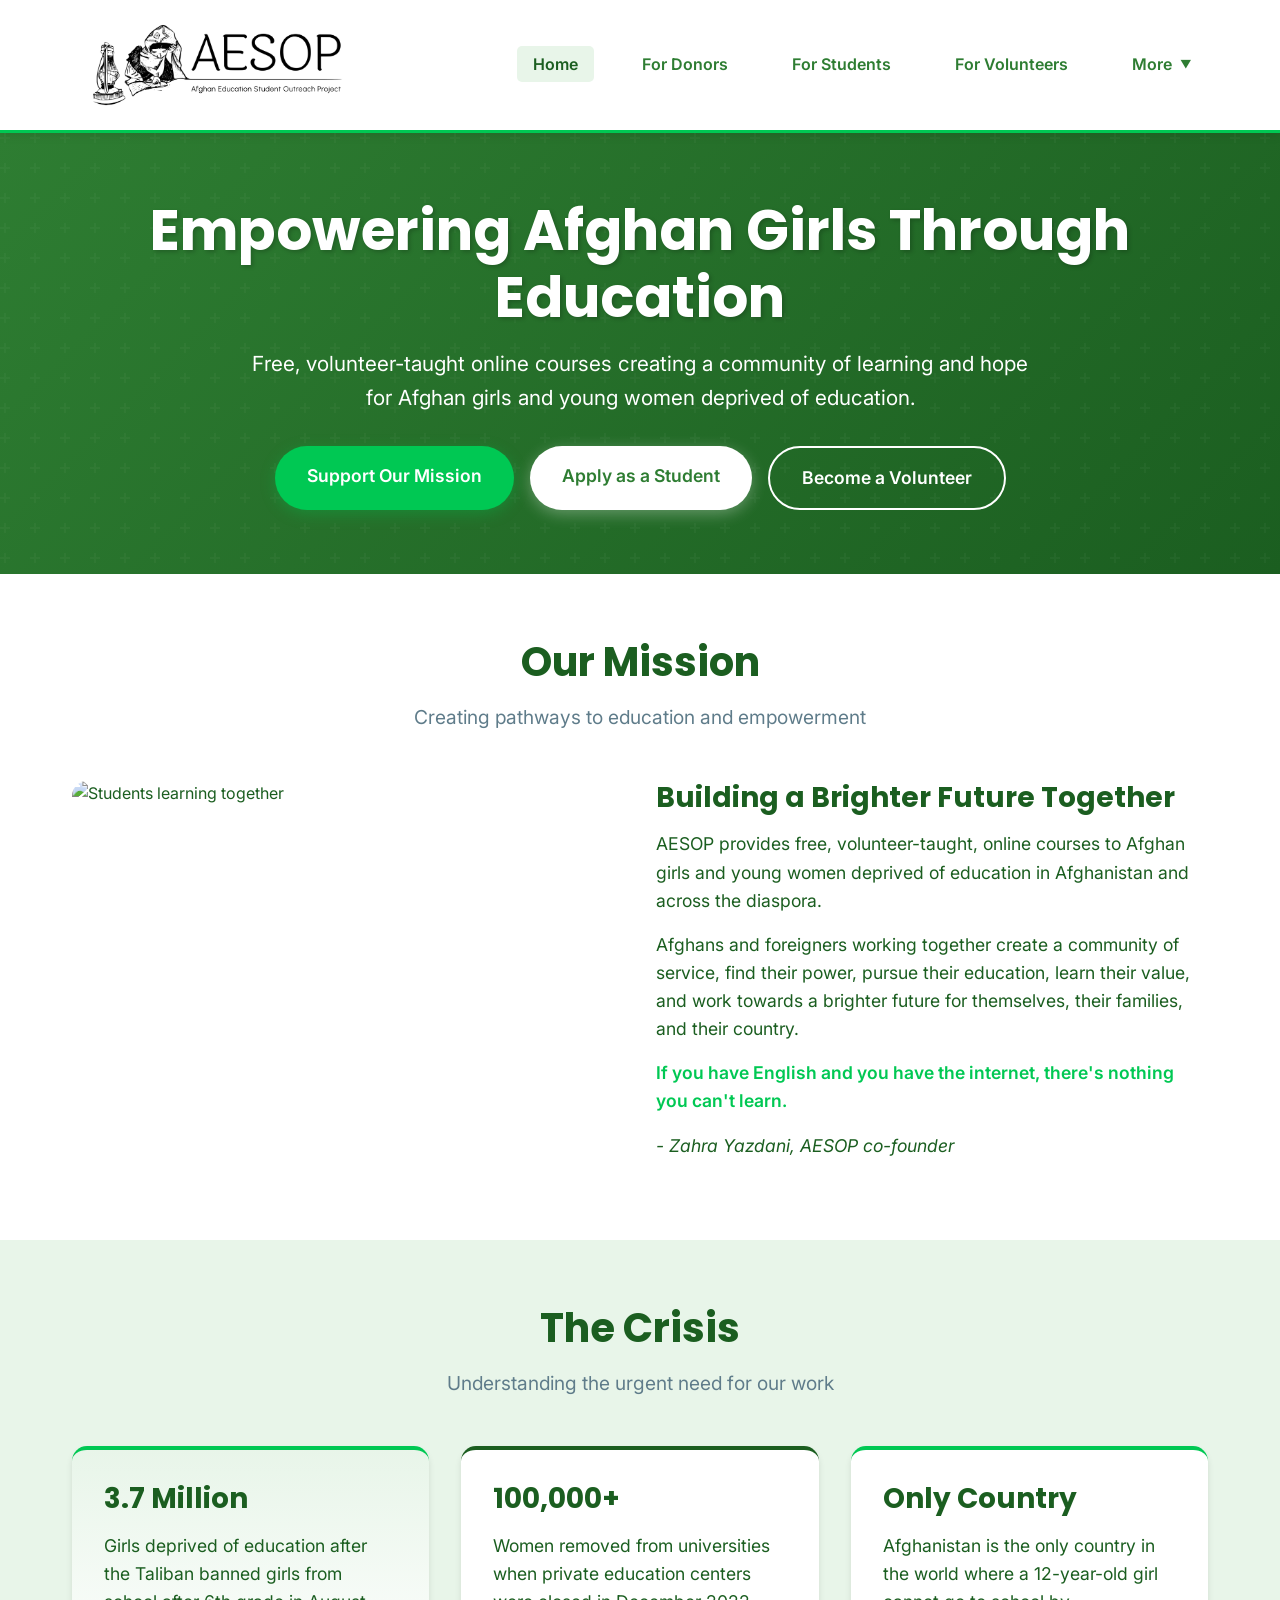
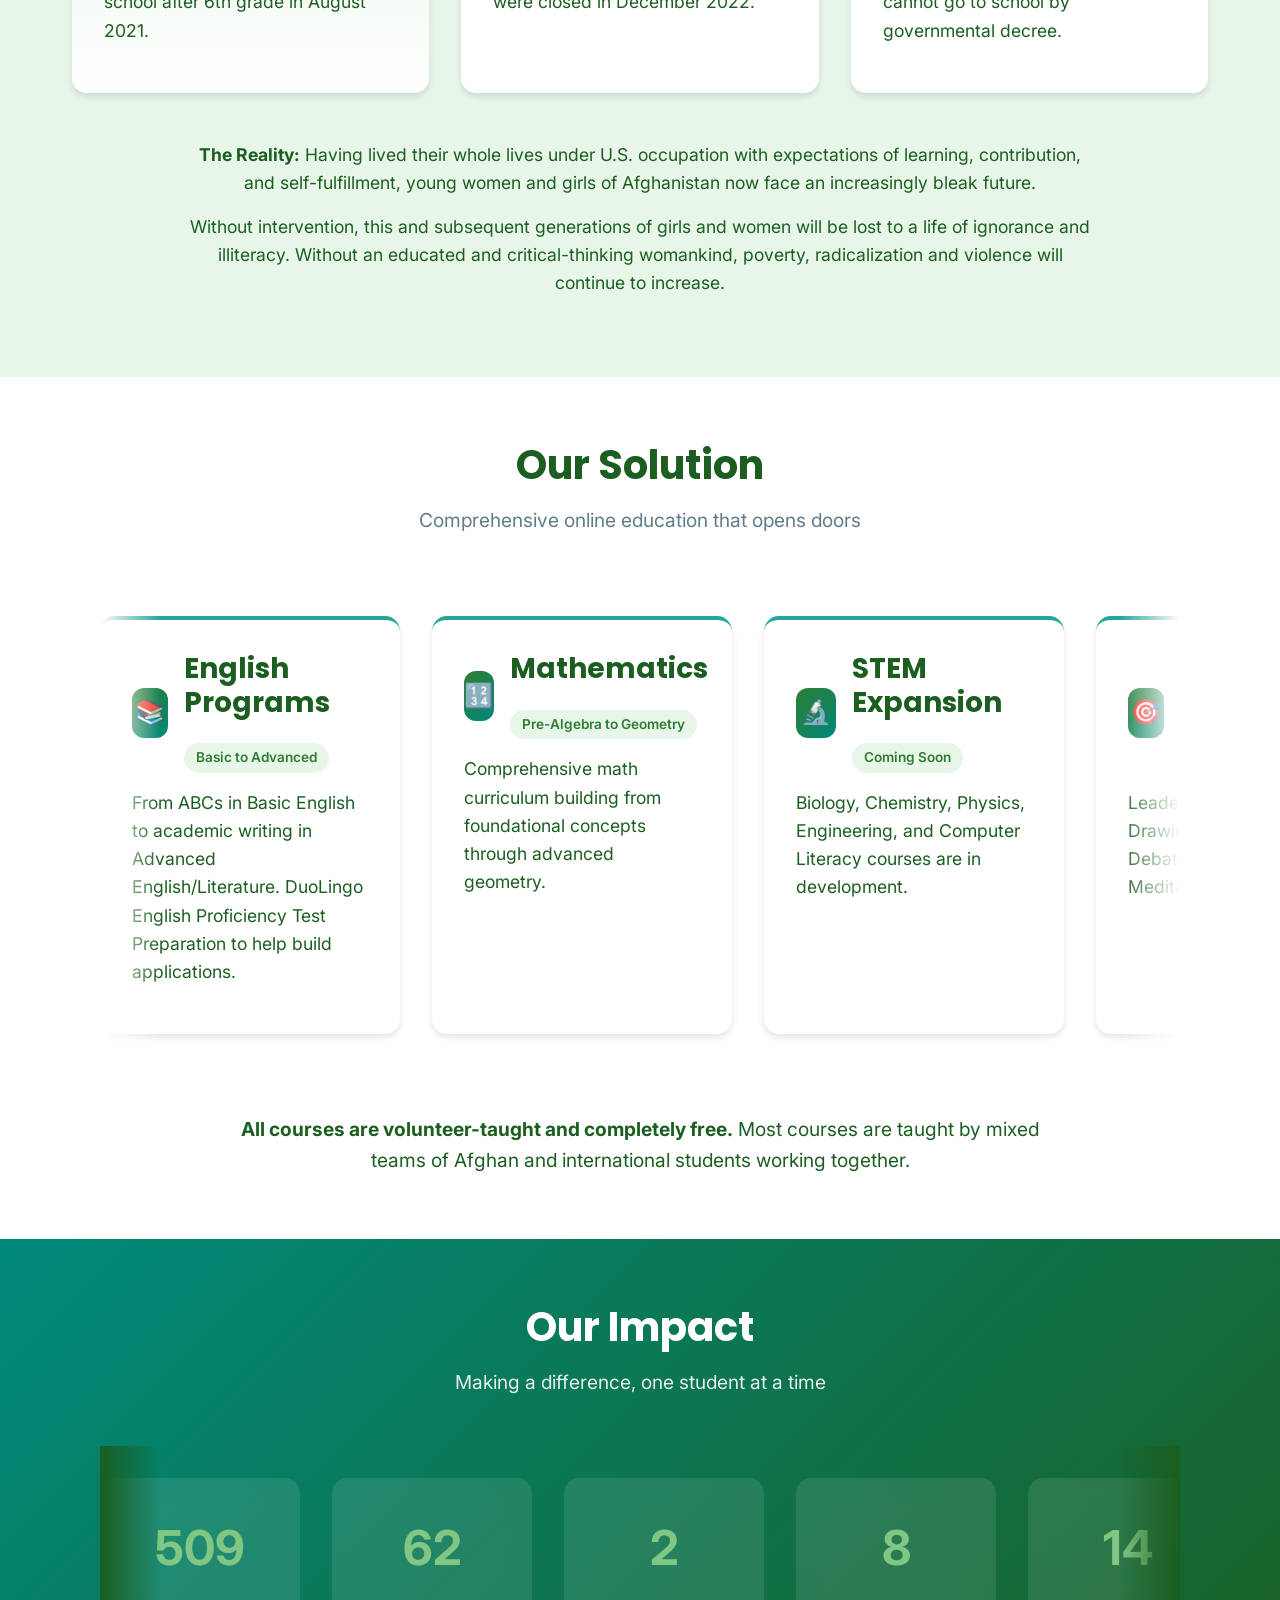
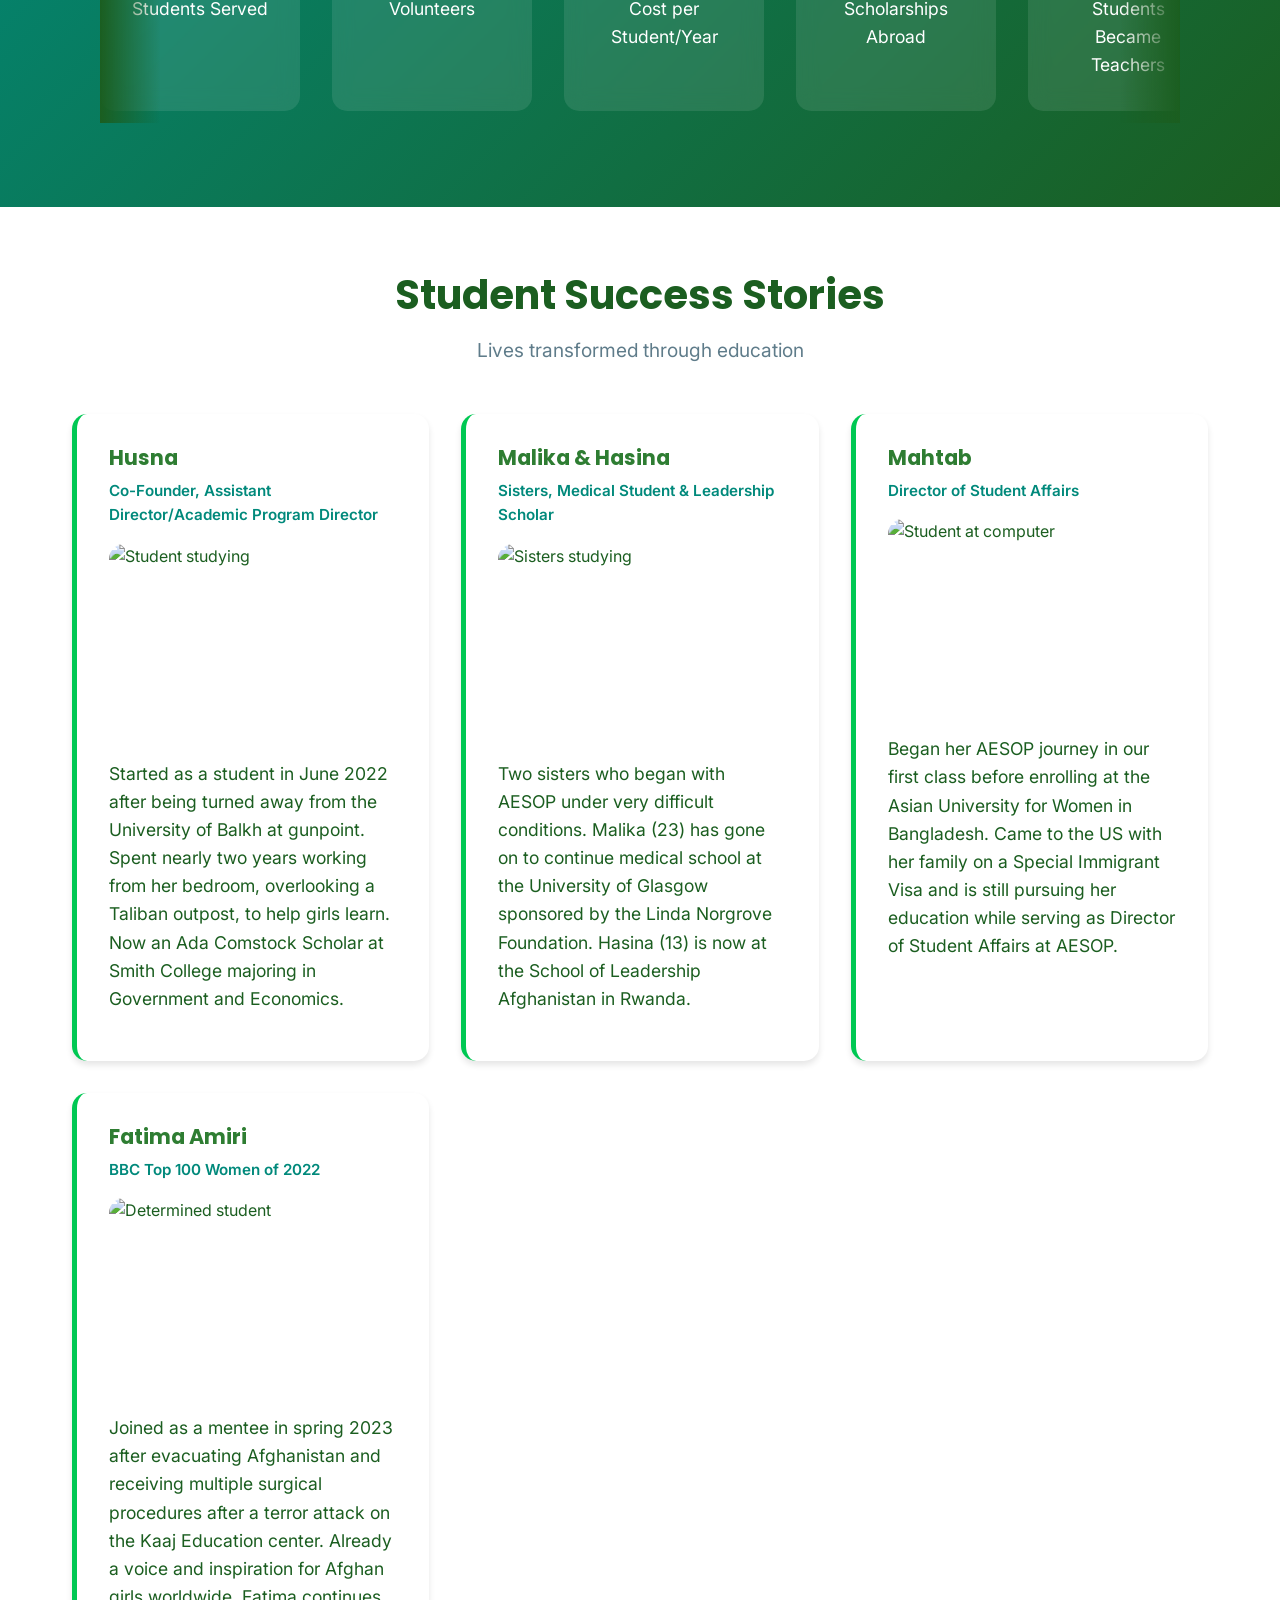
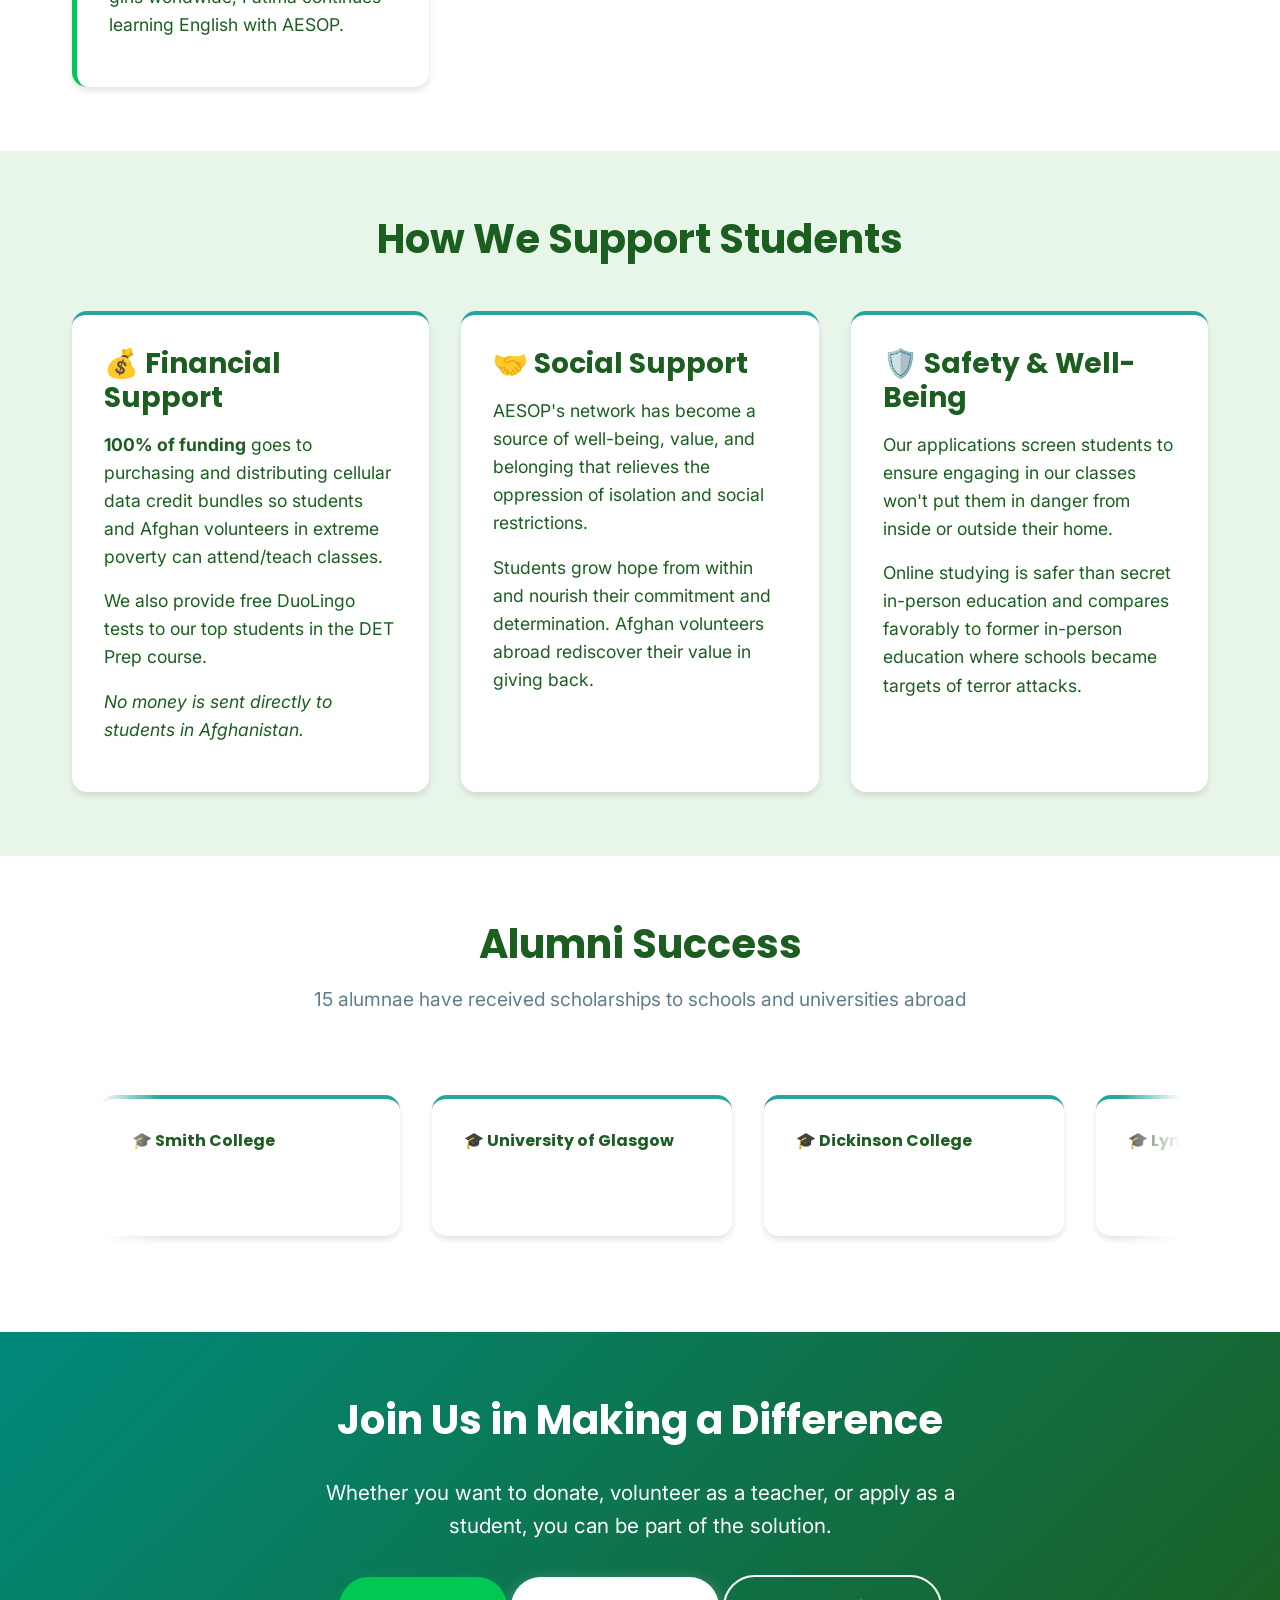
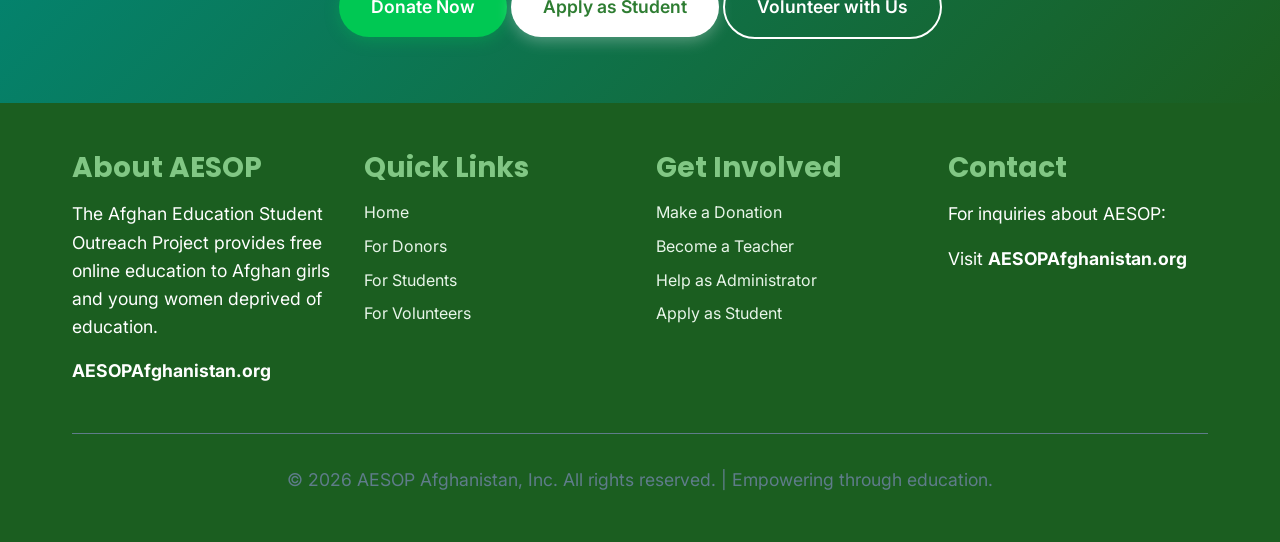
==== commit 51669aad: "Add dropdown navigation menu and horizontal scrollable sections - Create dropdown menu in navigation" ====
--- a/index.html
+++ b/index.html
@@ -19,10 +19,15 @@
                 <li><a href="donors.html">For Donors</a></li>
                 <li><a href="students.html">For Students</a></li>
                 <li><a href="volunteers.html">For Volunteers</a></li>
-                <li><a href="student-work.html">Student Work</a></li>
-                <li><a href="videos.html">Videos</a></li>
-                <li><a href="news-events.html">News & Events</a></li>
-                <li><a href="merch.html">Merch</a></li>
+                <li class="dropdown">
+                    <span class="dropdown-toggle">More</span>
+                    <div class="dropdown-menu">
+                        <a href="student-work.html">Student Work</a>
+                        <a href="videos.html">Videos</a>
+                        <a href="news-events.html">News & Events</a>
+                        <a href="merch.html">Merch</a>
+                    </div>
+                </li>
             </ul>
         </div>
     </nav>
@@ -99,46 +104,48 @@
                 <h2>Our Solution</h2>
                 <p>Comprehensive online education that opens doors</p>
             </div>
-            <div class="grid grid-2">
-                <div class="card">
-                    <div class="course-header">
-                        <div class="course-icon">📚</div>
-                        <div>
-                            <h3>English Programs</h3>
-                            <span class="course-level">Basic to Advanced</span>
+            <div class="scroll-container">
+                <div class="scroll-wrapper">
+                    <div class="card course-card">
+                        <div class="course-header">
+                            <div class="course-icon">📚</div>
+                            <div>
+                                <h3>English Programs</h3>
+                                <span class="course-level">Basic to Advanced</span>
+                            </div>
                         </div>
-                    </div>
-                    <p>From ABCs in Basic English to academic writing in Advanced English/Literature. DuoLingo English Proficiency Test Preparation to help build applications.</p>
-                </div>
-                <div class="card">
-                    <div class="course-header">
-                        <div class="course-icon">🔢</div>
-                        <div>
-                            <h3>Mathematics</h3>
-                            <span class="course-level">Pre-Algebra to Geometry</span>
+                        <p>From ABCs in Basic English to academic writing in Advanced English/Literature. DuoLingo English Proficiency Test Preparation to help build applications.</p>
+                    </div>
+                    <div class="card course-card">
+                        <div class="course-header">
+                            <div class="course-icon">🔢</div>
+                            <div>
+                                <h3>Mathematics</h3>
+                                <span class="course-level">Pre-Algebra to Geometry</span>
+                            </div>
                         </div>
-                    </div>
-                    <p>Comprehensive math curriculum building from foundational concepts through advanced geometry.</p>
-                </div>
-                <div class="card">
-                    <div class="course-header">
-                        <div class="course-icon">🔬</div>
-                        <div>
-                            <h3>STEM Expansion</h3>
-                            <span class="course-level">Coming Soon</span>
+                        <p>Comprehensive math curriculum building from foundational concepts through advanced geometry.</p>
+                    </div>
+                    <div class="card course-card">
+                        <div class="course-header">
+                            <div class="course-icon">🔬</div>
+                            <div>
+                                <h3>STEM Expansion</h3>
+                                <span class="course-level">Coming Soon</span>
+                            </div>
                         </div>
-                    </div>
-                    <p>Biology, Chemistry, Physics, Engineering, and Computer Literacy courses are in development.</p>
-                </div>
-                <div class="card">
-                    <div class="course-header">
-                        <div class="course-icon">🎯</div>
-                        <div>
-                            <h3>Special Programs</h3>
-                            <span class="course-level">All Levels</span>
+                        <p>Biology, Chemistry, Physics, Engineering, and Computer Literacy courses are in development.</p>
+                    </div>
+                    <div class="card course-card">
+                        <div class="course-header">
+                            <div class="course-icon">🎯</div>
+                            <div>
+                                <h3>Special Programs</h3>
+                                <span class="course-level">All Levels</span>
+                            </div>
                         </div>
-                    </div>
-                    <p>Leadership & Management, Drawing, Public Speaking & Debate, Latin, and Meditation courses.</p>
+                        <p>Leadership & Management, Drawing, Public Speaking & Debate, Latin, and Meditation courses.</p>
+                    </div>
                 </div>
             </div>
             <div style="margin-top: 3rem; text-align: center;">
@@ -154,30 +161,32 @@
                 <h2>Our Impact</h2>
                 <p>Making a difference, one student at a time</p>
             </div>
-            <div class="stats-grid">
-                <div class="stat-card">
-                    <span class="stat-number">~900</span>
-                    <span class="stat-label">Students Served</span>
-                </div>
-                <div class="stat-card">
-                    <span class="stat-number">~110</span>
-                    <span class="stat-label">Volunteers</span>
-                </div>
-                <div class="stat-card">
-                    <span class="stat-number">$5</span>
-                    <span class="stat-label">Cost per Student/Year</span>
-                </div>
-                <div class="stat-card">
-                    <span class="stat-number">15</span>
-                    <span class="stat-label">Scholarships Abroad</span>
-                </div>
-                <div class="stat-card">
-                    <span class="stat-number">25+</span>
-                    <span class="stat-label">Students Became Teachers</span>
-                </div>
-                <div class="stat-card">
-                    <span class="stat-number">$9,000</span>
-                    <span class="stat-label">Financial Aid Given</span>
+            <div class="scroll-container">
+                <div class="scroll-wrapper">
+                    <div class="stat-card">
+                        <span class="stat-number">~900</span>
+                        <span class="stat-label">Students Served</span>
+                    </div>
+                    <div class="stat-card">
+                        <span class="stat-number">~110</span>
+                        <span class="stat-label">Volunteers</span>
+                    </div>
+                    <div class="stat-card">
+                        <span class="stat-number">$5</span>
+                        <span class="stat-label">Cost per Student/Year</span>
+                    </div>
+                    <div class="stat-card">
+                        <span class="stat-number">15</span>
+                        <span class="stat-label">Scholarships Abroad</span>
+                    </div>
+                    <div class="stat-card">
+                        <span class="stat-number">25+</span>
+                        <span class="stat-label">Students Became Teachers</span>
+                    </div>
+                    <div class="stat-card">
+                        <span class="stat-number">$9,000</span>
+                        <span class="stat-label">Financial Aid Given</span>
+                    </div>
                 </div>
             </div>
         </div>
@@ -261,45 +270,47 @@
                 <h2>Alumni Success</h2>
                 <p>15 alumnae have received scholarships to schools and universities abroad</p>
             </div>
-            <div class="grid grid-4">
-                <div class="card">
-                    <h4>🎓 Smith College</h4>
-                </div>
-                <div class="card">
-                    <h4>🎓 University of Glasgow</h4>
-                </div>
-                <div class="card">
-                    <h4>🎓 Dickinson College</h4>
-                </div>
-                <div class="card">
-                    <h4>🎓 Lynchburg University</h4>
-                </div>
-                <div class="card">
-                    <h4>🎓 University of Maine</h4>
-                </div>
-                <div class="card">
-                    <h4>🎓 University of Oklahoma</h4>
-                </div>
-                <div class="card">
-                    <h4>🎓 American University of Afghanistan</h4>
-                </div>
-                <div class="card">
-                    <h4>🎓 Albukhary University<br>(Malaysia)</h4>
-                </div>
-                <div class="card">
-                    <h4>🎓 Almaty University<br>(Kazakhstan)</h4>
-                </div>
-                <div class="card">
-                    <h4>🎓 The Hun School of Princeton</h4>
-                </div>
-                <div class="card">
-                    <h4>🎓 Blair Academy<br>(New Jersey)</h4>
-                </div>
-                <div class="card">
-                    <h4>🎓 The Crofton School<br>(Vancouver)</h4>
-                </div>
-                <div class="card">
-                    <h4>🎓 School of Leadership Afghanistan<br>(Rwanda)</h4>
+            <div class="scroll-container">
+                <div class="scroll-wrapper">
+                    <div class="card">
+                        <h4>🎓 Smith College</h4>
+                    </div>
+                    <div class="card">
+                        <h4>🎓 University of Glasgow</h4>
+                    </div>
+                    <div class="card">
+                        <h4>🎓 Dickinson College</h4>
+                    </div>
+                    <div class="card">
+                        <h4>🎓 Lynchburg University</h4>
+                    </div>
+                    <div class="card">
+                        <h4>🎓 University of Maine</h4>
+                    </div>
+                    <div class="card">
+                        <h4>🎓 University of Oklahoma</h4>
+                    </div>
+                    <div class="card">
+                        <h4>🎓 American University of Afghanistan</h4>
+                    </div>
+                    <div class="card">
+                        <h4>🎓 Albukhary University<br>(Malaysia)</h4>
+                    </div>
+                    <div class="card">
+                        <h4>🎓 Almaty University<br>(Kazakhstan)</h4>
+                    </div>
+                    <div class="card">
+                        <h4>🎓 The Hun School of Princeton</h4>
+                    </div>
+                    <div class="card">
+                        <h4>🎓 Blair Academy<br>(New Jersey)</h4>
+                    </div>
+                    <div class="card">
+                        <h4>🎓 The Crofton School<br>(Vancouver)</h4>
+                    </div>
+                    <div class="card">
+                        <h4>🎓 School of Leadership Afghanistan<br>(Rwanda)</h4>
+                    </div>
                 </div>
             </div>
         </div>
--- a/styles.css
+++ b/styles.css
@@ -121,6 +121,7 @@
     list-style: none;
     display: flex;
     gap: var(--spacing-md);
+    align-items: center;
 }
 
 nav a {
@@ -133,6 +134,75 @@
 
 nav a:hover,
 nav a.active {
+    background-color: var(--light-gray);
+    color: var(--forest-green);
+}
+
+/* Dropdown Menu */
+.dropdown {
+    position: relative;
+    display: inline-block;
+}
+
+.dropdown-toggle {
+    color: var(--primary-green);
+    font-weight: 600;
+    padding: var(--spacing-xs) var(--spacing-sm);
+    border-radius: 5px;
+    transition: all 0.3s ease;
+    cursor: pointer;
+    display: flex;
+    align-items: center;
+    gap: 0.5rem;
+}
+
+.dropdown-toggle::after {
+    content: '▼';
+    font-size: 0.7rem;
+    transition: transform 0.3s ease;
+}
+
+.dropdown:hover .dropdown-toggle {
+    background-color: var(--light-gray);
+    color: var(--forest-green);
+}
+
+.dropdown:hover .dropdown-toggle::after {
+    transform: rotate(180deg);
+}
+
+.dropdown-menu {
+    position: absolute;
+    top: 100%;
+    left: 0;
+    background: var(--white);
+    min-width: 200px;
+    box-shadow: 0 8px 20px rgba(0, 0, 0, 0.15);
+    border-radius: 8px;
+    margin-top: 0.5rem;
+    opacity: 0;
+    visibility: hidden;
+    transform: translateY(-10px);
+    transition: all 0.3s ease;
+    z-index: 1001;
+    overflow: hidden;
+}
+
+.dropdown:hover .dropdown-menu {
+    opacity: 1;
+    visibility: visible;
+    transform: translateY(0);
+}
+
+.dropdown-menu a {
+    display: block;
+    padding: var(--spacing-sm) var(--spacing-md);
+    color: var(--primary-green);
+    transition: all 0.2s ease;
+    border-radius: 0;
+}
+
+.dropdown-menu a:hover {
     background-color: var(--light-gray);
     color: var(--forest-green);
 }
@@ -582,6 +652,97 @@
     color: var(--medium-gray);
 }
 
+/* Horizontal Scrollable Containers */
+.scroll-container {
+    position: relative;
+    width: 95%;
+    margin: 0 auto;
+    overflow: hidden;
+}
+
+.scroll-wrapper {
+    display: flex;
+    gap: var(--spacing-md);
+    overflow-x: auto;
+    overflow-y: hidden;
+    scroll-behavior: smooth;
+    padding: var(--spacing-md) 0;
+    -webkit-overflow-scrolling: touch;
+    scrollbar-width: thin;
+    scrollbar-color: var(--mint-green) var(--light-gray);
+}
+
+.scroll-wrapper::-webkit-scrollbar {
+    height: 8px;
+}
+
+.scroll-wrapper::-webkit-scrollbar-track {
+    background: var(--light-gray);
+    border-radius: 10px;
+}
+
+.scroll-wrapper::-webkit-scrollbar-thumb {
+    background: var(--mint-green);
+    border-radius: 10px;
+}
+
+.scroll-wrapper::-webkit-scrollbar-thumb:hover {
+    background: var(--primary-green);
+}
+
+/* Gradient edges for scroll containers */
+.scroll-container::before,
+.scroll-container::after {
+    content: '';
+    position: absolute;
+    top: 0;
+    bottom: 20px;
+    width: 60px;
+    z-index: 10;
+    pointer-events: none;
+}
+
+.scroll-container::before {
+    left: 0;
+    background: linear-gradient(to right, rgba(255, 255, 255, 1), rgba(255, 255, 255, 0));
+}
+
+.scroll-container::after {
+    right: 0;
+    background: linear-gradient(to left, rgba(255, 255, 255, 1), rgba(255, 255, 255, 0));
+}
+
+/* Gradient edges for dark backgrounds */
+.accent-bg .scroll-container::before {
+    background: linear-gradient(to right, rgba(27, 94, 32, 1), rgba(27, 94, 32, 0));
+}
+
+.accent-bg .scroll-container::after {
+    background: linear-gradient(to left, rgba(27, 94, 32, 1), rgba(27, 94, 32, 0));
+}
+
+.alt-bg .scroll-container::before {
+    background: linear-gradient(to right, rgba(232, 245, 233, 1), rgba(232, 245, 233, 0));
+}
+
+.alt-bg .scroll-container::after {
+    background: linear-gradient(to left, rgba(232, 245, 233, 1), rgba(232, 245, 233, 0));
+}
+
+/* Scroll items - cards, stat cards, etc. */
+.scroll-wrapper .card,
+.scroll-wrapper .stat-card,
+.scroll-wrapper .course-card,
+.scroll-wrapper .story-card {
+    flex: 0 0 300px;
+    min-width: 300px;
+}
+
+.scroll-wrapper .stat-card {
+    flex: 0 0 200px;
+    min-width: 200px;
+}
+
 /* Responsive Design */
 @media (max-width: 768px) {
     h1 {
@@ -603,11 +764,38 @@
     nav ul {
         flex-direction: column;
         gap: var(--spacing-xs);
+        width: 100%;
     }
 
     nav .container {
         flex-direction: column;
         gap: var(--spacing-sm);
+    }
+
+    .dropdown {
+        width: 100%;
+    }
+
+    .dropdown-toggle {
+        width: 100%;
+        justify-content: space-between;
+    }
+
+    .dropdown-menu {
+        position: static;
+        opacity: 1;
+        visibility: visible;
+        transform: none;
+        box-shadow: none;
+        margin-top: 0;
+        background: var(--light-gray);
+        max-height: 0;
+        overflow: hidden;
+        transition: max-height 0.3s ease;
+    }
+
+    .dropdown:hover .dropdown-menu {
+        max-height: 300px;
     }
 
     .hero .cta-buttons {
